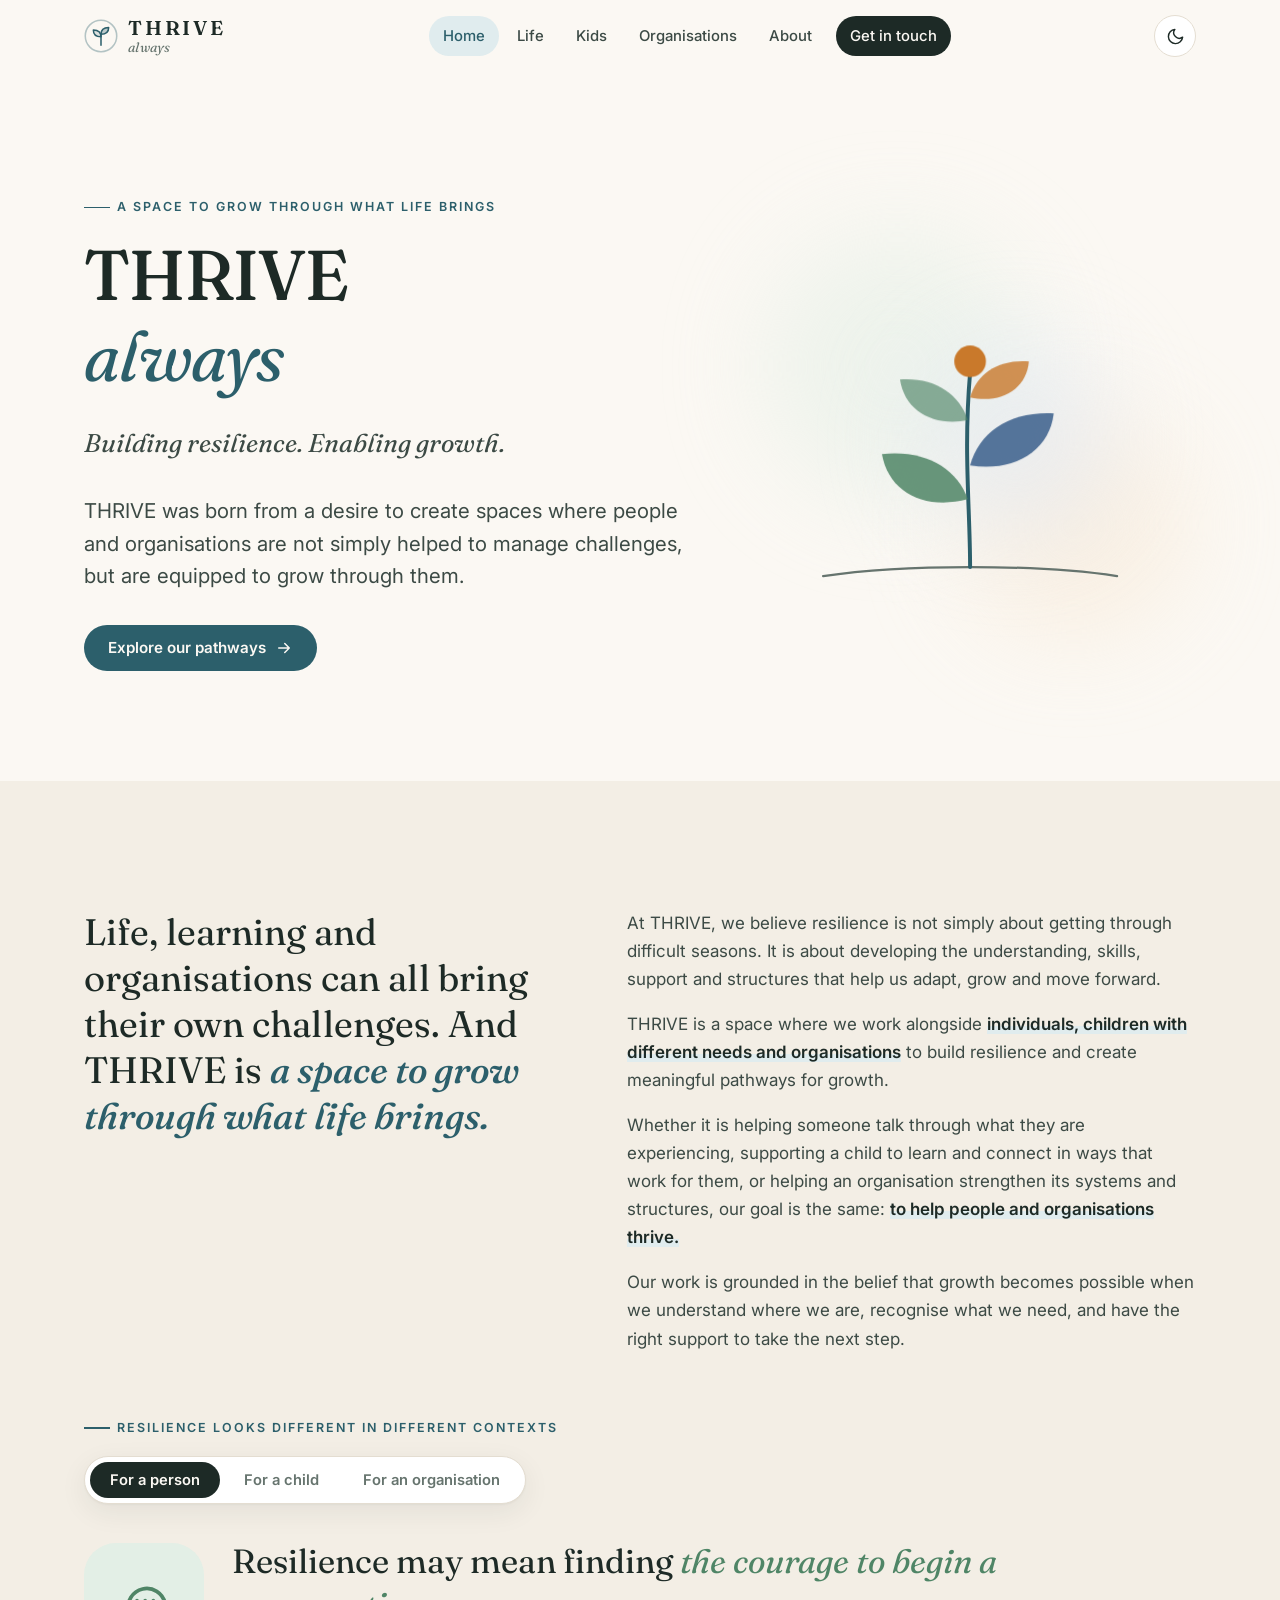
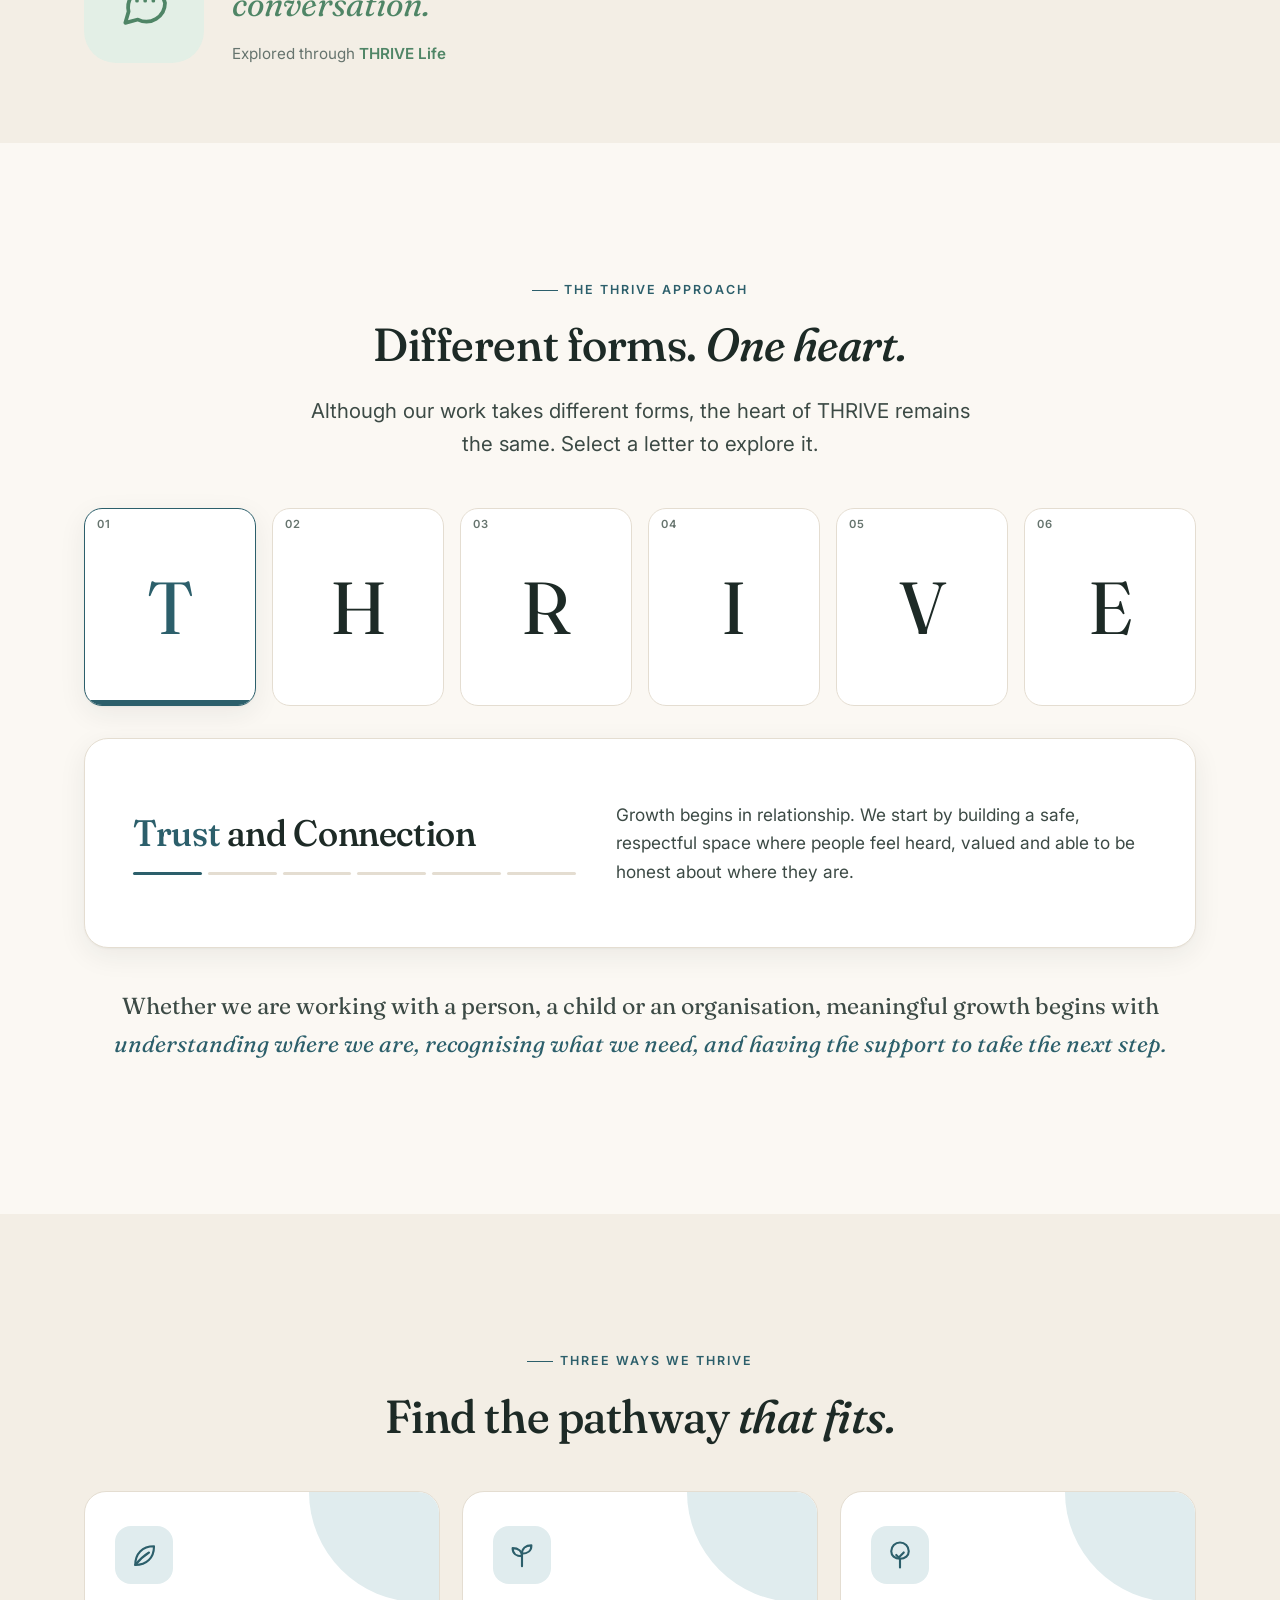
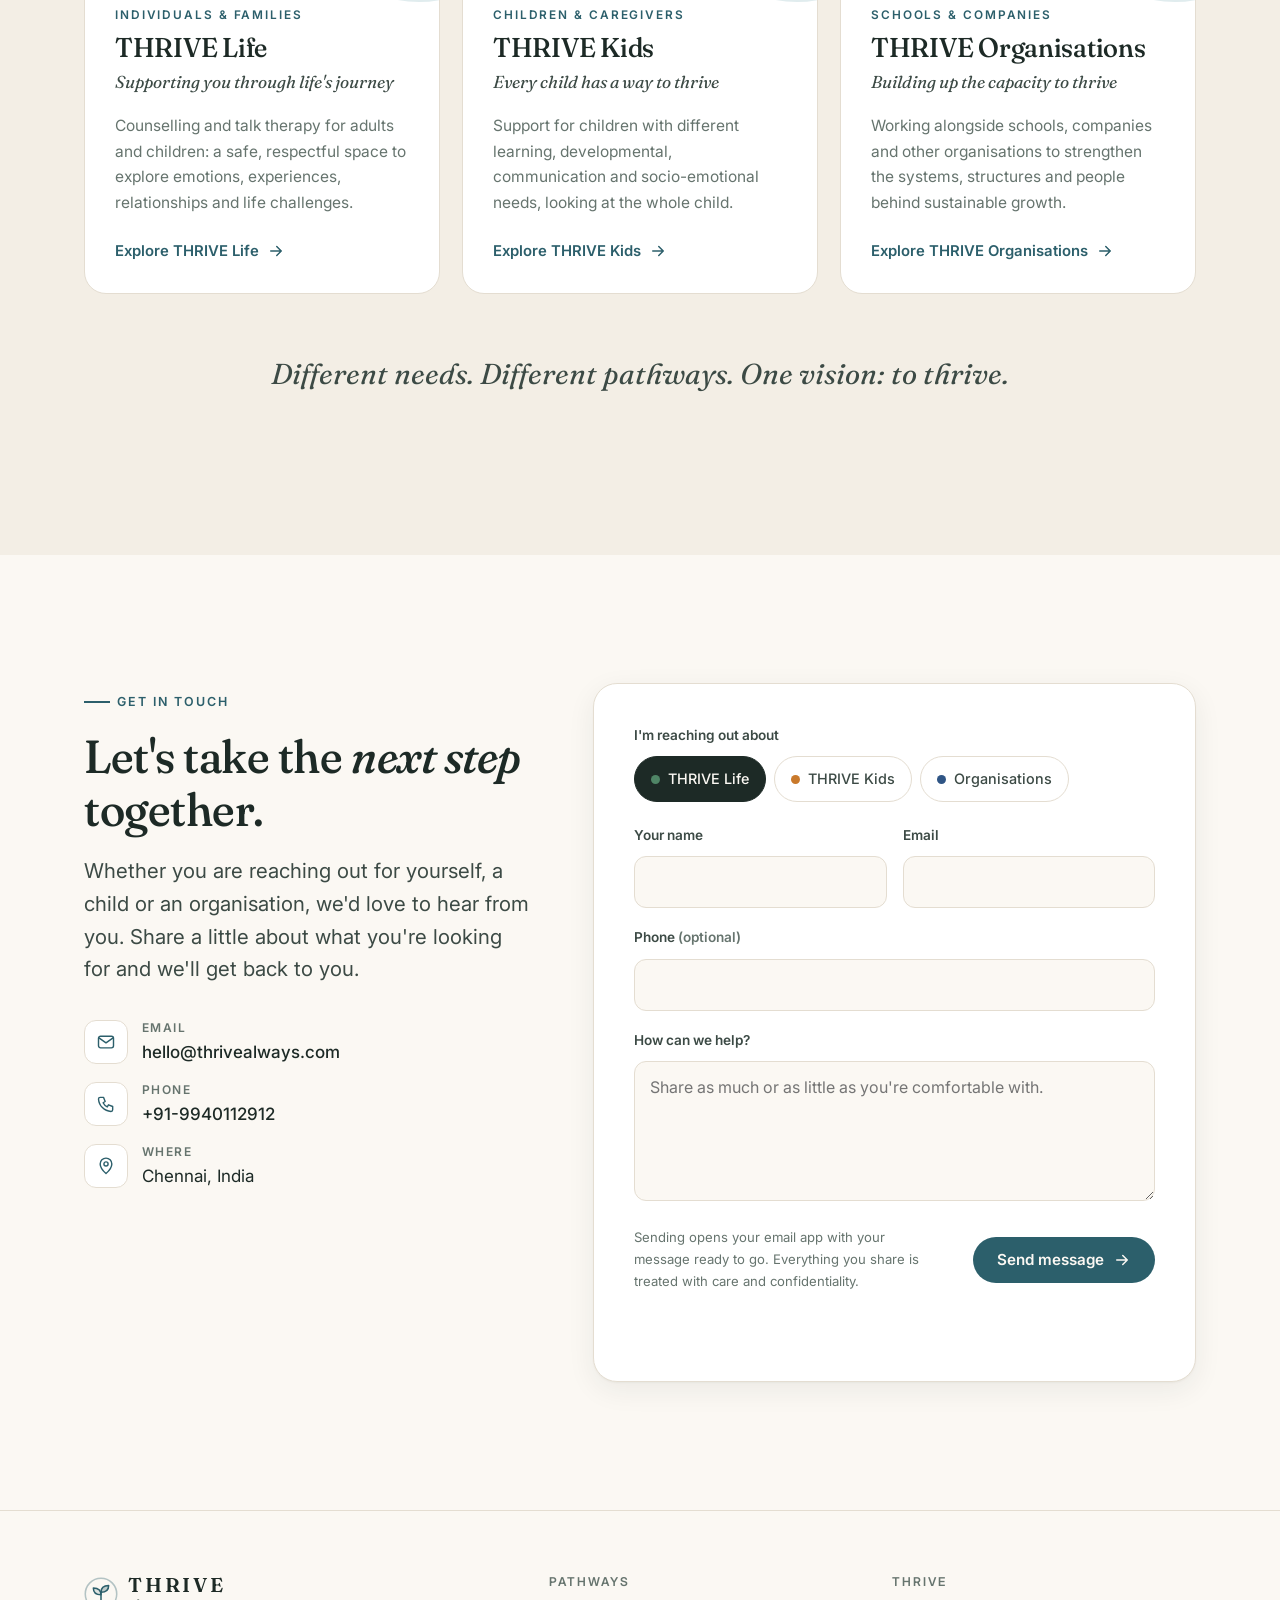
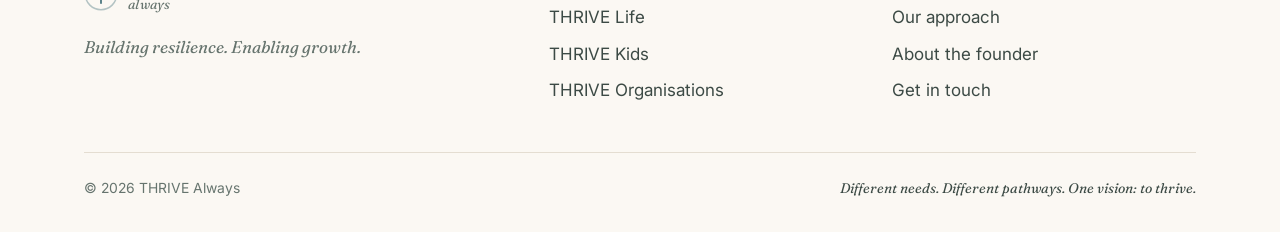
==== index.html @ aaa2cac8 "Add THRIVE Always static website Home, THRIVE Life, THRIVE Kids, THRIVE Organisations and About page" ====
<!doctype html>
<html lang="en" class="no-js">
<head>
  <meta charset="utf-8">
  <meta name="viewport" content="width=device-width, initial-scale=1">
  <title>THRIVE Always | Building resilience. Enabling growth.</title>
  <meta name="description" content="THRIVE Always works alongside individuals, children with different needs and organisations to build resilience and create meaningful pathways for growth.">
  <meta property="og:title" content="THRIVE Always">
  <meta property="og:description" content="Building resilience. Enabling growth.">
  <link rel="icon" href="assets/favicon.svg" type="image/svg+xml">
  <link rel="preconnect" href="https://fonts.googleapis.com">
  <link rel="preconnect" href="https://fonts.gstatic.com" crossorigin>
  <link href="https://fonts.googleapis.com/css2?family=Fraunces:ital,opsz,wght@0,9..144,400;0,9..144,500;0,9..144,600;1,9..144,400;1,9..144,500&family=Inter:wght@400;500;600&display=swap" rel="stylesheet">
  <link rel="stylesheet" href="assets/css/styles.css">
  <script>try{var t=localStorage.getItem("thrive-theme");if(t==="light"||t==="dark")document.documentElement.setAttribute("data-theme",t)}catch(e){}</script>
</head>
<body>
  <a class="skip-link" href="#main">Skip to content</a>
  <div class="progress" aria-hidden="true"></div>

  <header class="site-header">
    <nav class="nav container" aria-label="Main">
      <a class="brand" href="index.html" aria-label="THRIVE Always home">
        <svg class="brand__mark" viewBox="0 0 40 40" fill="none" stroke="currentColor" stroke-width="1.8" stroke-linecap="round" stroke-linejoin="round" aria-hidden="true"><circle cx="20" cy="20" r="18.5" opacity=".35"/><path d="M20 31V18"/><path d="M20 21c0-5-3.5-8-9-8 0 5 3.5 8 9 8z" fill="currentColor" fill-opacity=".15"/><path d="M20 18c0-5 3.5-8 9-8 0 5-3.5 8-9 8z" fill="currentColor" fill-opacity=".3"/></svg>
        <span class="brand__text"><span class="brand__name">THRIVE</span><span class="brand__sub">always</span></span>
      </a>
      <ul class="nav__links" id="nav-links">
        <li><a href="index.html" aria-current="page">Home</a></li>
        <li><a href="life.html">Life</a></li>
        <li><a href="kids.html">Kids</a></li>
        <li><a href="organisations.html">Organisations</a></li>
        <li><a href="about.html">About</a></li>
        <li><a class="nav__cta" href="index.html#contact">Get in touch</a></li>
      </ul>
      <div class="nav__actions">
        <button class="icon-btn theme-toggle" type="button" aria-label="Toggle colour theme">
          <svg class="i-moon" viewBox="0 0 24 24" fill="none" stroke="currentColor" stroke-width="1.8" stroke-linecap="round" stroke-linejoin="round" aria-hidden="true"><path d="M21 12.8A9 9 0 1 1 11.2 3a7 7 0 0 0 9.8 9.8z"/></svg>
          <svg class="i-sun" viewBox="0 0 24 24" fill="none" stroke="currentColor" stroke-width="1.8" stroke-linecap="round" aria-hidden="true"><circle cx="12" cy="12" r="4.2"/><path d="M12 2v2M12 20v2M4.9 4.9l1.4 1.4M17.7 17.7l1.4 1.4M2 12h2M20 12h2M4.9 19.1l1.4-1.4M17.7 6.3l1.4-1.4"/></svg>
        </button>
        <button class="icon-btn menu-toggle" type="button" aria-label="Open menu" aria-expanded="false" aria-controls="nav-links">
          <svg viewBox="0 0 24 24" fill="none" stroke="currentColor" stroke-width="1.8" stroke-linecap="round" aria-hidden="true"><path d="M4 7h16M4 12h16M4 17h10"/></svg>
        </button>
      </div>
    </nav>
  </header>

  <main id="main">
    <!-- ============ HERO ============ -->
    <section class="hero">
      <div class="container hero__grid">
        <div>
          <p class="eyebrow reveal">A space to grow through what life brings</p>
          <h1 class="reveal reveal-d1">THRIVE <span class="word-always">always</span></h1>
          <p class="hero__tag reveal reveal-d2">Building resilience. Enabling growth.</p>
          <p class="lead reveal reveal-d2">THRIVE was born from a desire to create spaces where people and organisations are not simply helped to manage challenges, but are equipped to grow through them.</p>
          <div class="hero__actions reveal reveal-d3">
            <a class="btn btn--primary" href="#pathways">Explore our pathways
              <svg viewBox="0 0 24 24" fill="none" stroke="currentColor" stroke-width="2" stroke-linecap="round" stroke-linejoin="round" aria-hidden="true"><path d="M5 12h14M13 6l6 6-6 6"/></svg>
            </a>
          </div>
        </div>

        <div class="hero__art" aria-hidden="true">
          <span class="blob blob--1"></span><span class="blob blob--2"></span><span class="blob blob--3"></span>
          <svg class="sprout" viewBox="0 0 400 400" fill="none" stroke-linecap="round" stroke-linejoin="round">
            <circle class="ring" cx="200" cy="140" r="60" stroke="var(--primary)" stroke-width="1.5"/>
            <path class="draw" d="M70 330c40-6 90-8 130-8s90 2 130 8" stroke="var(--muted)" stroke-width="2"/>
            <path class="draw" d="M200 322C200 270 194 220 200 150" stroke="var(--primary)" stroke-width="3.5"/>
            <path class="leaf leaf--r" d="M198 262c-10-28-38-44-76-40 6 34 38 50 76 40z" fill="var(--life)" fill-opacity=".85"/>
            <path class="leaf" d="M200 232c8-30 36-48 74-46-4 34-36 52-74 46z" fill="var(--org)" fill-opacity=".8"/>
            <path class="leaf leaf--r" d="M198 192c-8-24-30-38-60-36 4 28 30 42 60 36z" fill="var(--life)" fill-opacity=".65"/>
            <path class="leaf" d="M200 172c6-22 26-34 52-32-2 24-24 38-52 32z" fill="var(--kids)" fill-opacity=".8"/>
            <circle class="bud" cx="200" cy="140" r="14" fill="var(--kids)"/>
          </svg>
        </div>
      </div>
    </section>

    <!-- ============ STORY ============ -->
    <section class="section section--alt" id="about-thrive">
      <div class="container story">
        <p class="story__quote reveal">Life, learning and organisations can all bring their own challenges. And THRIVE is <strong>a space to grow through what life brings.</strong></p>
        <div class="story__body reveal reveal-d1">
          <p>At THRIVE, we believe resilience is not simply about getting through difficult seasons. It is about developing the understanding, skills, support and structures that help us adapt, grow and move forward.</p>
          <p>THRIVE is a space where we work alongside <span class="highlight">individuals, children with different needs and organisations</span> to build resilience and create meaningful pathways for growth.</p>
          <p>Whether it is helping someone talk through what they are experiencing, supporting a child to learn and connect in ways that work for them, or helping an organisation strengthen its systems and structures, our goal is the same: <span class="highlight">to help people and organisations thrive.</span></p>
          <p class="muted">Our work is grounded in the belief that growth becomes possible when we understand where we are, recognise what we need, and have the right support to take the next step.</p>
        </div>
      </div>

      <!-- Resilience in context -->
      <div class="container contexts">
        <p class="eyebrow reveal">Resilience looks different in different contexts</p>
        <div class="segmented reveal" role="tablist" aria-label="Resilience in context" data-contexts>
          <button role="tab" id="ctx-tab-0" aria-controls="ctx-0" aria-selected="true" tabindex="0">For a person</button>
          <button role="tab" id="ctx-tab-1" aria-controls="ctx-1" aria-selected="false" tabindex="-1">For a child</button>
          <button role="tab" id="ctx-tab-2" aria-controls="ctx-2" aria-selected="false" tabindex="-1">For an organisation</button>
        </div>
        <div class="context-stage reveal">
          <div class="context-card c-life is-active" id="ctx-0" role="tabpanel" aria-labelledby="ctx-tab-0">
            <div class="context-card__icon"><svg viewBox="0 0 24 24" fill="none" stroke="currentColor" stroke-width="1.6" stroke-linecap="round" stroke-linejoin="round" aria-hidden="true"><path d="M21 12a8 8 0 0 1-11.6 7.1L4 20.5l1.4-4.9A8 8 0 1 1 21 12z"/><path d="M9 11h.01M12.5 11h.01M16 11h.01"/></svg></div>
            <div><p>Resilience may mean finding <span>the courage to begin a conversation.</span></p><small>Explored through <a href="life.html">THRIVE Life</a></small></div>
          </div>
          <div class="context-card c-kids" id="ctx-1" role="tabpanel" aria-labelledby="ctx-tab-1">
            <div class="context-card__icon"><svg viewBox="0 0 24 24" fill="none" stroke="currentColor" stroke-width="1.6" stroke-linecap="round" stroke-linejoin="round" aria-hidden="true"><path d="M12 21v-9"/><path d="M12 13c0-4-3-6.5-7.5-6.5 0 4.2 3 6.5 7.5 6.5z"/><path d="M12 11c0-4.2 3-6.7 7.5-6.7 0 4.2-3 6.7-7.5 6.7z"/></svg></div>
            <div><p>It may mean discovering that <span>there is more than one way to learn.</span></p><small>Explored through <a href="kids.html">THRIVE Kids</a></small></div>
          </div>
          <div class="context-card c-org" id="ctx-2" role="tabpanel" aria-labelledby="ctx-tab-2">
            <div class="context-card__icon"><svg viewBox="0 0 24 24" fill="none" stroke="currentColor" stroke-width="1.6" stroke-linecap="round" stroke-linejoin="round" aria-hidden="true"><path d="M12 22v-7"/><path d="M12 15c-4.2 0-7-2.6-7-6a7 7 0 0 1 14 0c0 3.4-2.8 6-7 6z"/><path d="M12 15l-3-3M12 13l3-3"/></svg></div>
            <div><p>It may mean having the courage to examine what has always been done and ask, <span>&ldquo;Is there a better way?&rdquo;</span></p><small>Explored through <a href="organisations.html">THRIVE Organisations</a></small></div>
          </div>
        </div>
      </div>
    </section>

    <!-- ============ APPROACH ============ -->
    <section class="section" id="approach">
      <div class="container" data-approach>
        <div class="center measure">
          <p class="eyebrow reveal">The THRIVE approach</p>
          <h2 class="reveal">Different forms. <em>One heart.</em></h2>
          <p class="lead reveal">Although our work takes different forms, the heart of THRIVE remains the same. Select a letter to explore it.</p>
        </div>

        <div class="approach__letters reveal" role="tablist" aria-label="The THRIVE approach">
          <button class="letter-btn" role="tab" id="thrive-tab-0" aria-controls="thrive-panel" aria-label="T: Trust and Connection"><span class="num">01</span>T</button>
          <button class="letter-btn" role="tab" id="thrive-tab-1" aria-controls="thrive-panel" aria-label="H: Holistic Understanding"><span class="num">02</span>H</button>
          <button class="letter-btn" role="tab" id="thrive-tab-2" aria-controls="thrive-panel" aria-label="R: Reflective Awareness"><span class="num">03</span>R</button>
          <button class="letter-btn" role="tab" id="thrive-tab-3" aria-controls="thrive-panel" aria-label="I: Integrating Learning"><span class="num">04</span>I</button>
          <button class="letter-btn" role="tab" id="thrive-tab-4" aria-controls="thrive-panel" aria-label="V: Venturing into Change"><span class="num">05</span>V</button>
          <button class="letter-btn" role="tab" id="thrive-tab-5" aria-controls="thrive-panel" aria-label="E: Experiencing Growth and Resilience"><span class="num">06</span>E</button>
        </div>

        <div class="approach__panel reveal" id="thrive-panel" role="tabpanel" aria-live="polite">
          <div>
            <h3 class="approach__title"><b>Trust</b> and Connection</h3>
            <div class="approach__progress" aria-hidden="true"><i></i><i></i><i></i><i></i><i></i><i></i></div>
          </div>
          <p class="approach__text">Growth begins in relationship. We start by building a safe, respectful space where people feel heard, valued and able to be honest about where they are.</p>
        </div>

        <p class="approach__foot center reveal">Whether we are working with a person, a child or an organisation, meaningful growth begins with <span>understanding where we are, recognising what we need, and having the support to take the next step.</span></p>
      </div>
    </section>

    <!-- ============ PATHWAYS ============ -->
    <section class="section section--alt" id="pathways">
      <div class="container">
        <div class="center measure">
          <p class="eyebrow reveal">Three ways we thrive</p>
          <h2 class="reveal">Find the pathway <em>that fits.</em></h2>
        </div>

        <div class="pathways">
          <a class="pathway c-life reveal" href="life.html">
            <div class="pathway__icon"><svg viewBox="0 0 24 24" fill="none" stroke="currentColor" stroke-width="1.7" stroke-linecap="round" stroke-linejoin="round" aria-hidden="true"><path d="M5 20c0-9 5.5-15 15-15 0 9.5-6 15-15 15z"/><path d="M5 20c3.5-4.5 7-7.5 11-10"/></svg></div>
            <span class="pathway__label">Individuals &amp; families</span>
            <h3>THRIVE Life</h3>
            <p class="pathway__tag">Supporting you through life's journey</p>
            <p class="desc">Counselling and talk therapy for adults and children: a safe, respectful space to explore emotions, experiences, relationships and life challenges.</p>
            <span class="pathway__more">Explore THRIVE Life <svg viewBox="0 0 24 24" fill="none" stroke="currentColor" stroke-width="2" stroke-linecap="round" stroke-linejoin="round" aria-hidden="true"><path d="M5 12h14M13 6l6 6-6 6"/></svg></span>
          </a>
          <a class="pathway c-kids reveal reveal-d1" href="kids.html">
            <div class="pathway__icon"><svg viewBox="0 0 24 24" fill="none" stroke="currentColor" stroke-width="1.7" stroke-linecap="round" stroke-linejoin="round" aria-hidden="true"><path d="M12 21v-9"/><path d="M12 13c0-4-3-6.5-7.5-6.5 0 4.2 3 6.5 7.5 6.5z"/><path d="M12 11c0-4.2 3-6.7 7.5-6.7 0 4.2-3 6.7-7.5 6.7z"/></svg></div>
            <span class="pathway__label">Children &amp; caregivers</span>
            <h3>THRIVE Kids</h3>
            <p class="pathway__tag">Every child has a way to thrive</p>
            <p class="desc">Support for children with different learning, developmental, communication and socio-emotional needs, looking at the whole child.</p>
            <span class="pathway__more">Explore THRIVE Kids <svg viewBox="0 0 24 24" fill="none" stroke="currentColor" stroke-width="2" stroke-linecap="round" stroke-linejoin="round" aria-hidden="true"><path d="M5 12h14M13 6l6 6-6 6"/></svg></span>
          </a>
          <a class="pathway c-org reveal reveal-d2" href="organisations.html">
            <div class="pathway__icon"><svg viewBox="0 0 24 24" fill="none" stroke="currentColor" stroke-width="1.7" stroke-linecap="round" stroke-linejoin="round" aria-hidden="true"><path d="M12 22v-7"/><path d="M12 15c-4.2 0-7-2.6-7-6a7 7 0 0 1 14 0c0 3.4-2.8 6-7 6z"/><path d="M12 15l-3-3M12 13l3-3"/></svg></div>
            <span class="pathway__label">Schools &amp; companies</span>
            <h3>THRIVE Organisations</h3>
            <p class="pathway__tag">Building up the capacity to thrive</p>
            <p class="desc">Working alongside schools, companies and other organisations to strengthen the systems, structures and people behind sustainable growth.</p>
            <span class="pathway__more">Explore THRIVE Organisations <svg viewBox="0 0 24 24" fill="none" stroke="currentColor" stroke-width="2" stroke-linecap="round" stroke-linejoin="round" aria-hidden="true"><path d="M5 12h14M13 6l6 6-6 6"/></svg></span>
          </a>
        </div>

        <p class="closing-line reveal">Different needs. Different pathways. One vision: to thrive.</p>
      </div>
    </section>

    <!-- ============ CONTACT ============ -->
    <section class="section" id="contact">
      <div class="container contact">
        <div class="contact__info reveal">
          <p class="eyebrow">Get in touch</p>
          <h2>Let's take the <em>next step</em> together.</h2>
          <p class="lead">Whether you are reaching out for yourself, a child or an organisation, we'd love to hear from you. Share a little about what you're looking for and we'll get back to you.</p>
          <ul class="contact__list">
            <li>
              <span class="ic"><svg viewBox="0 0 24 24" fill="none" stroke="currentColor" stroke-width="1.7" stroke-linecap="round" stroke-linejoin="round" aria-hidden="true"><rect x="3" y="5" width="18" height="14" rx="2.5"/><path d="M3.5 7l8.5 6 8.5-6"/></svg></span>
              <span><small>Email</small><a href="mailto:hello@thrivealways.com">hello@thrivealways.com</a></span>
            </li>
            <li>
              <span class="ic"><svg viewBox="0 0 24 24" fill="none" stroke="currentColor" stroke-width="1.7" stroke-linecap="round" stroke-linejoin="round" aria-hidden="true"><path d="M5 4h4l2 5-2.5 1.5a11 11 0 0 0 5 5L15 13l5 2v4a2 2 0 0 1-2 2A16 16 0 0 1 3 6a2 2 0 0 1 2-2"/></svg></span>
              <span><small>Phone</small><a href="tel:+919940112912">+91-9940112912</a></span>
            </li>
            <li>
              <span class="ic"><svg viewBox="0 0 24 24" fill="none" stroke="currentColor" stroke-width="1.7" stroke-linecap="round" stroke-linejoin="round" aria-hidden="true"><path d="M12 21s-7-6.2-7-11.5a7 7 0 0 1 14 0C19 14.8 12 21 12 21z"/><circle cx="12" cy="9.5" r="2.5"/></svg></span>
              <span><small>Where</small>Chennai, India</span>
            </li>
          </ul>
        </div>

        <!-- EDIT: set data-email to the address that should receive enquiries -->
        <form class="form reveal reveal-d1" data-contact-form data-email="hello@thrivealways.com" novalidate>
          <fieldset>
            <legend>I'm reaching out about</legend>
            <div class="chips">
              <label class="chip" style="--dot: var(--life)"><input type="radio" name="about" value="life" data-label="THRIVE Life" checked><span><i></i>THRIVE Life</span></label>
              <label class="chip" style="--dot: var(--kids)"><input type="radio" name="about" value="kids" data-label="THRIVE Kids"><span><i></i>THRIVE Kids</span></label>
              <label class="chip" style="--dot: var(--org)"><input type="radio" name="about" value="organisations" data-label="THRIVE Organisations"><span><i></i>Organisations</span></label>
            </div>
          </fieldset>
          <div class="field-row">
            <div class="field"><label class="lbl" for="f-name">Your name</label><input id="f-name" name="name" type="text" autocomplete="name" required></div>
            <div class="field"><label class="lbl" for="f-email">Email</label><input id="f-email" name="email" type="email" autocomplete="email" required></div>
          </div>
          <div class="field"><label class="lbl" for="f-phone">Phone <span class="muted">(optional)</span></label><input id="f-phone" name="phone" type="tel" autocomplete="tel"></div>
          <div class="field"><label class="lbl" for="f-msg">How can we help?</label><textarea id="f-msg" name="message" required placeholder="Share as much or as little as you're comfortable with."></textarea></div>
          <div class="form__foot">
            <p class="form__note">Sending opens your email app with your message ready to go. Everything you share is treated with care and confidentiality.</p>
            <button class="btn btn--primary" type="submit">Send message
              <svg viewBox="0 0 24 24" fill="none" stroke="currentColor" stroke-width="2" stroke-linecap="round" stroke-linejoin="round" aria-hidden="true"><path d="M5 12h14M13 6l6 6-6 6"/></svg>
            </button>
          </div>
          <p class="form__status" role="status"></p>
        </form>
      </div>
    </section>
  </main>

  <footer class="site-footer">
    <div class="container">
      <div class="footer__grid">
        <div>
          <a class="brand" href="index.html" aria-label="THRIVE Always home">
            <svg class="brand__mark" viewBox="0 0 40 40" fill="none" stroke="currentColor" stroke-width="1.8" stroke-linecap="round" stroke-linejoin="round" aria-hidden="true"><circle cx="20" cy="20" r="18.5" opacity=".35"/><path d="M20 31V18"/><path d="M20 21c0-5-3.5-8-9-8 0 5 3.5 8 9 8z" fill="currentColor" fill-opacity=".15"/><path d="M20 18c0-5 3.5-8 9-8 0 5-3.5 8-9 8z" fill="currentColor" fill-opacity=".3"/></svg>
            <span class="brand__text"><span class="brand__name">THRIVE</span><span class="brand__sub">always</span></span>
          </a>
          <p class="footer__tag">Building resilience. Enabling growth.</p>
        </div>
        <div class="footer__col">
          <h4>Pathways</h4>
          <ul><li><a href="life.html">THRIVE Life</a></li><li><a href="kids.html">THRIVE Kids</a></li><li><a href="organisations.html">THRIVE Organisations</a></li></ul>
        </div>
        <div class="footer__col">
          <h4>THRIVE</h4>
          <ul><li><a href="index.html#approach">Our approach</a></li><li><a href="about.html">About the founder</a></li><li><a href="index.html#contact">Get in touch</a></li></ul>
        </div>
      </div>
      <div class="footer__bottom">
        <span>&copy; <span data-year>2026</span> THRIVE Always</span>
        <em>Different needs. Different pathways. One vision: to thrive.</em>
      </div>
    </div>
  </footer>

  <script src="assets/js/main.js" defer></script>
</body>
</html>
---- assets/css/styles.css ----
/* =========================================================
   THRIVE Always — stylesheet
   Plain CSS, no build step. Light + dark themes via tokens.
   ========================================================= */

:root {
  --bg: #fbf8f3;
  --bg-alt: #f3eee5;
  --surface: #ffffff;
  --ink: #1d2a26;
  --ink-soft: #3c4a45;
  --muted: #66746e;
  --line: #e4ddd1;
  --primary: #2c5f6b;
  --primary-ink: #ffffff;
  --life: #4f8566;
  --life-soft: #e3efe6;
  --kids: #c9792b;
  --kids-soft: #f8e9d6;
  --org: #2f5585;
  --org-soft: #e1e9f4;
  --accent: var(--primary);
  --accent-soft: #e0ecee;
  --shadow: 0 1px 2px rgba(29, 42, 38, .04), 0 8px 28px rgba(29, 42, 38, .07);
  --shadow-lg: 0 2px 4px rgba(29, 42, 38, .05), 0 22px 50px rgba(29, 42, 38, .12);
  --radius: 18px;
  --radius-sm: 10px;
  --font-display: "Fraunces", Georgia, "Times New Roman", serif;
  --font-body: "Inter", system-ui, -apple-system, "Segoe UI", Roboto, sans-serif;
  --max: 1160px;
  --ease: cubic-bezier(.2, .7, .2, 1);
  color-scheme: light;
}

@media (prefers-color-scheme: dark) {
  :root:not([data-theme="light"]) {
    --bg: #111614;
    --bg-alt: #161d1a;
    --surface: #1b2320;
    --ink: #ebefe9;
    --ink-soft: #cdd5cf;
    --muted: #9eaaa3;
    --line: #2b3632;
    --primary: #7cc0c9;
    --primary-ink: #0d1513;
    --life: #8cc5a0;
    --life-soft: #1d2d24;
    --kids: #eaa860;
    --kids-soft: #33271a;
    --org: #8fb2e3;
    --org-soft: #1c2636;
    --accent-soft: #19292c;
    --shadow: 0 1px 2px rgba(0, 0, 0, .3), 0 8px 28px rgba(0, 0, 0, .3);
    --shadow-lg: 0 2px 4px rgba(0, 0, 0, .3), 0 22px 50px rgba(0, 0, 0, .45);
    color-scheme: dark;
  }
}
:root[data-theme="dark"] {
  --bg: #111614;
  --bg-alt: #161d1a;
  --surface: #1b2320;
  --ink: #ebefe9;
  --ink-soft: #cdd5cf;
  --muted: #9eaaa3;
  --line: #2b3632;
  --primary: #7cc0c9;
  --primary-ink: #0d1513;
  --life: #8cc5a0;
  --life-soft: #1d2d24;
  --kids: #eaa860;
  --kids-soft: #33271a;
  --org: #8fb2e3;
  --org-soft: #1c2636;
  --accent-soft: #19292c;
  --shadow: 0 1px 2px rgba(0, 0, 0, .3), 0 8px 28px rgba(0, 0, 0, .3);
  --shadow-lg: 0 2px 4px rgba(0, 0, 0, .3), 0 22px 50px rgba(0, 0, 0, .45);
  color-scheme: dark;
}

/* Page accent themes */
body.theme-life { --accent: var(--life); --accent-soft: var(--life-soft); }
body.theme-kids { --accent: var(--kids); --accent-soft: var(--kids-soft); }
body.theme-org  { --accent: var(--org);  --accent-soft: var(--org-soft); }

/* ---------- Base ---------- */
*, *::before, *::after { box-sizing: border-box; }
html { scroll-behavior: smooth; -webkit-text-size-adjust: 100%; }
body {
  margin: 0;
  background: var(--bg);
  color: var(--ink);
  font-family: var(--font-body);
  font-size: 17px;
  line-height: 1.65;
  -webkit-font-smoothing: antialiased;
  transition: background-color .35s ease, color .35s ease;
  overflow-x: hidden;
}
img, svg { display: block; max-width: 100%; }
a { color: inherit; }
p { margin: 0 0 1em; }
h1, h2, h3, h4 {
  font-family: var(--font-display);
  font-weight: 500;
  line-height: 1.15;
  margin: 0 0 .5em;
  letter-spacing: -.01em;
  font-variation-settings: "SOFT" 50, "opsz" 72;
}
h1 { font-size: clamp(2.4rem, 6vw, 4.4rem); }
h2 { font-size: clamp(1.9rem, 4vw, 2.9rem); }
h3 { font-size: 1.35rem; }
em, .italic { font-family: var(--font-display); font-style: italic; }
::selection { background: var(--accent); color: var(--bg); }
:focus-visible { outline: 2px solid var(--accent); outline-offset: 3px; border-radius: 6px; }

.container { width: 100%; max-width: var(--max); margin: 0 auto; padding: 0 24px; }
@media (max-width: 600px) { .container { padding: 0 16px; } }
.section { padding: clamp(72px, 10vw, 128px) 0; position: relative; }
.section--alt { background: var(--bg-alt); }
.eyebrow {
  display: inline-flex; align-items: center; gap: .55em;
  font-size: .78rem; font-weight: 600; letter-spacing: .16em; text-transform: uppercase;
  color: var(--accent);
  margin-bottom: 1.1rem;
}
.eyebrow::before { content: ""; width: 26px; height: 1.5px; background: currentColor; }
.lead { font-size: clamp(1.1rem, 1.6vw, 1.3rem); color: var(--ink-soft); line-height: 1.6; }
.muted { color: var(--muted); }
.center { text-align: center; }
.center .eyebrow { justify-content: center; }
.measure { max-width: 680px; }
.center.measure { margin-left: auto; margin-right: auto; }
.skip-link {
  position: absolute; left: 16px; top: -60px; z-index: 100;
  background: var(--ink); color: var(--bg); padding: 10px 16px; border-radius: 8px;
}
.skip-link:focus { top: 12px; }
.sr-only { position: absolute; width: 1px; height: 1px; overflow: hidden; clip: rect(0 0 0 0); white-space: nowrap; }

/* ---------- Buttons ---------- */
.btn {
  display: inline-flex; align-items: center; gap: .6em;
  padding: .85em 1.5em;
  border-radius: 999px;
  border: 1.5px solid transparent;
  font: 600 .95rem/1 var(--font-body);
  text-decoration: none;
  cursor: pointer;
  transition: transform .25s var(--ease), background-color .25s, color .25s, border-color .25s, box-shadow .25s;
}
.btn svg { width: 18px; height: 18px; transition: transform .25s var(--ease); }
.btn:hover svg { transform: translateX(3px); }
.btn--primary { background: var(--accent); color: var(--bg); }
.btn--primary:hover { transform: translateY(-2px); box-shadow: var(--shadow); }
.btn--ghost { border-color: var(--line); color: var(--ink); background: transparent; }
.btn--ghost:hover { border-color: var(--accent); color: var(--accent); }

/* ---------- Header ---------- */
.site-header {
  position: sticky; top: 0; z-index: 50;
  background: color-mix(in srgb, var(--bg) 82%, transparent);
  backdrop-filter: saturate(1.4) blur(14px);
  -webkit-backdrop-filter: saturate(1.4) blur(14px);
  border-bottom: 1px solid transparent;
  transition: border-color .3s, background-color .35s;
}
.site-header.is-scrolled { border-bottom-color: var(--line); }
.nav { display: flex; align-items: center; justify-content: space-between; height: 72px; gap: 16px; }
.brand { display: inline-flex; align-items: center; gap: 10px; text-decoration: none; }
.brand__mark { width: 34px; height: 34px; color: var(--accent); }
.brand__text { display: flex; flex-direction: column; line-height: 1; }
.brand__name { font-family: var(--font-display); font-weight: 600; font-size: 1.25rem; letter-spacing: .14em; }
.brand__sub { font-family: var(--font-display); font-style: italic; font-size: .85rem; color: var(--muted); margin-top: 3px; letter-spacing: .02em; }
.nav__links { display: flex; align-items: center; gap: 4px; list-style: none; margin: 0; padding: 0; }
.nav__links a {
  display: block; padding: 8px 14px; border-radius: 999px;
  text-decoration: none; font-size: .93rem; font-weight: 500; color: var(--ink-soft);
  transition: color .2s, background-color .2s;
}
.nav__links a:hover { color: var(--ink); background: var(--bg-alt); }
.nav__links a[aria-current="page"] { color: var(--accent); background: var(--accent-soft); }
.nav__links .nav__cta { background: var(--ink); color: var(--bg); margin-left: 6px; }
.nav__links .nav__cta:hover { background: var(--accent); color: var(--bg); }
.nav__actions { display: flex; align-items: center; gap: 8px; }
.icon-btn {
  width: 42px; height: 42px; display: grid; place-items: center;
  border-radius: 50%; border: 1px solid var(--line); background: var(--surface); color: var(--ink);
  cursor: pointer; transition: transform .3s var(--ease), border-color .2s;
}
.icon-btn:hover { border-color: var(--accent); }
.icon-btn svg { width: 19px; height: 19px; }
.theme-toggle .i-sun { display: none; }
[data-theme-active="dark"] .theme-toggle .i-sun { display: block; }
[data-theme-active="dark"] .theme-toggle .i-moon { display: none; }
.theme-toggle:active { transform: rotate(40deg) scale(.92); }
.menu-toggle { display: none; }

@media (max-width: 920px) {
  .menu-toggle { display: grid; }
  .nav__links {
    position: fixed; inset: 72px 0 auto 0;
    flex-direction: column; align-items: stretch; gap: 2px;
    padding: 12px 16px 20px;
    background: var(--bg);
    border-bottom: 1px solid var(--line);
    box-shadow: var(--shadow);
    transform: translateY(-12px); opacity: 0; visibility: hidden;
    transition: transform .3s var(--ease), opacity .25s, visibility .25s;
  }
  .nav__links a { padding: 12px 14px; font-size: 1rem; }
  .nav__links .nav__cta { margin: 8px 0 0; text-align: center; }
  .nav.is-open .nav__links { transform: none; opacity: 1; visibility: visible; }
}

/* ---------- Hero (home) ---------- */
.hero { position: relative; padding: clamp(56px, 9vw, 120px) 0 clamp(64px, 9vw, 110px); overflow: hidden; }
.hero__grid { display: grid; grid-template-columns: 1.15fr .85fr; gap: 48px; align-items: center; }
.hero h1 { margin-bottom: .35em; }
.hero h1 .word-always { display: block; font-style: italic; color: var(--accent); font-weight: 400; }
.hero__tag { font-family: var(--font-display); font-style: italic; font-size: clamp(1.25rem, 2.2vw, 1.6rem); color: var(--ink-soft); margin-bottom: 1.2em; }
.hero__actions { display: flex; flex-wrap: wrap; gap: 12px; margin-top: 2rem; }
.hero__art { position: relative; aspect-ratio: 1; max-width: 460px; justify-self: center; width: 100%; }
.blob { position: absolute; border-radius: 50%; filter: blur(48px); opacity: .55; animation: drift 14s ease-in-out infinite alternate; }
.blob--1 { width: 60%; height: 60%; background: var(--life-soft); top: 6%; left: 4%; }
.blob--2 { width: 50%; height: 50%; background: var(--kids-soft); bottom: 4%; right: 2%; animation-delay: -5s; }
.blob--3 { width: 44%; height: 44%; background: var(--org-soft); top: 30%; right: 18%; animation-delay: -9s; }
@keyframes drift {
  from { transform: translate(0, 0) scale(1); }
  to { transform: translate(14px, -18px) scale(1.08); }
}
.sprout { position: relative; width: 100%; height: 100%; }
.sprout .draw { stroke-dasharray: 600; stroke-dashoffset: 600; animation: draw 2.4s var(--ease) forwards; }
.sprout .leaf { transform-box: fill-box; transform-origin: bottom left; transform: scale(0); animation: grow 1.1s var(--ease) forwards; }
.sprout .leaf--r { transform-origin: bottom right; }
.sprout .leaf:nth-of-type(1) { animation-delay: 1.1s; }
.sprout .leaf:nth-of-type(2) { animation-delay: 1.4s; }
.sprout .leaf:nth-of-type(3) { animation-delay: 1.7s; }
.sprout .leaf:nth-of-type(4) { animation-delay: 2s; }
.sprout .bud { transform-box: fill-box; transform-origin: center; transform: scale(0); animation: grow .8s var(--ease) 2.3s forwards; }
.sprout .ring { transform-box: fill-box; transform-origin: center; animation: pulse 4s ease-in-out 2.4s infinite; opacity: 0; }
@keyframes draw { to { stroke-dashoffset: 0; } }
@keyframes grow { to { transform: scale(1); } }
@keyframes pulse { 0% { opacity: .5; transform: scale(.6); } 100% { opacity: 0; transform: scale(1.5); } }

@media (max-width: 860px) {
  .hero__grid { grid-template-columns: 1fr; }
  .hero__art { max-width: 300px; order: -1; }
}

/* ---------- Intro / story ---------- */
.story { display: grid; grid-template-columns: .9fr 1.1fr; gap: clamp(32px, 6vw, 80px); align-items: start; }
.story__quote {
  position: sticky; top: 110px;
  font-family: var(--font-display); font-size: clamp(1.6rem, 3vw, 2.3rem); line-height: 1.25;
  color: var(--ink);
}
.story__quote strong { color: var(--accent); font-weight: 500; font-style: italic; }
.story__body p { color: var(--ink-soft); }
.highlight { color: var(--ink); font-weight: 600; background: linear-gradient(transparent 62%, var(--accent-soft) 62%); }
@media (max-width: 860px) { .story { grid-template-columns: 1fr; } .story__quote { position: static; } }

/* ---------- Resilience contexts ---------- */
.contexts { margin-top: 3rem; }
.segmented {
  display: inline-flex; padding: 5px; gap: 4px;
  background: var(--surface); border: 1px solid var(--line); border-radius: 999px;
  box-shadow: var(--shadow);
  max-width: 100%; overflow-x: auto;
}
.segmented button {
  border: 0; background: transparent; color: var(--muted);
  font: 600 .92rem/1 var(--font-body); padding: 11px 20px; border-radius: 999px; cursor: pointer;
  white-space: nowrap;
  transition: background-color .3s var(--ease), color .3s;
}
.segmented button[aria-selected="true"] { background: var(--ink); color: var(--bg); }
.context-stage { display: grid; margin-top: 2.2rem; }
.context-card {
  grid-area: 1 / 1;
  display: grid; grid-template-columns: auto 1fr; gap: 28px; align-items: center;
  opacity: 0; transform: translateY(12px); pointer-events: none;
  transition: opacity .5s var(--ease), transform .5s var(--ease);
}
.context-card.is-active { opacity: 1; transform: none; pointer-events: auto; }
.context-card__icon {
  width: 120px; height: 120px; border-radius: 32px; display: grid; place-items: center;
  background: var(--c-soft); color: var(--c);
}
.context-card__icon svg { width: 56px; height: 56px; }
.context-card p { font-family: var(--font-display); font-size: clamp(1.4rem, 2.8vw, 2.1rem); line-height: 1.3; margin: 0; }
.context-card p span { color: var(--c); font-style: italic; }
.context-card small { display: block; margin-top: .9rem; font-size: .95rem; color: var(--muted); font-family: var(--font-body); }
.c-life { --c: var(--life); --c-soft: var(--life-soft); }
.c-kids { --c: var(--kids); --c-soft: var(--kids-soft); }
.c-org  { --c: var(--org);  --c-soft: var(--org-soft); }
@media (max-width: 600px) {
  .context-card { grid-template-columns: 1fr; gap: 18px; }
  .context-card__icon { width: 76px; height: 76px; border-radius: 22px; }
  .context-card__icon svg { width: 38px; height: 38px; }
}

/* ---------- THRIVE approach ---------- */
.approach__letters {
  display: grid; grid-template-columns: repeat(6, 1fr); gap: clamp(6px, 1.4vw, 16px);
  margin: 3rem 0 2rem;
}
.letter-btn {
  position: relative;
  aspect-ratio: 1 / 1.15;
  border: 1px solid var(--line); border-radius: var(--radius);
  background: var(--surface); color: var(--ink);
  font-family: var(--font-display); font-size: clamp(2rem, 6vw, 4.6rem); font-weight: 400;
  cursor: pointer; overflow: hidden;
  transition: transform .35s var(--ease), border-color .3s, color .3s, box-shadow .35s;
}
.letter-btn::after {
  content: ""; position: absolute; left: 0; right: 0; bottom: 0; height: 0;
  background: var(--accent); transition: height .45s var(--ease);
}
.letter-btn:hover { transform: translateY(-4px); box-shadow: var(--shadow); }
.letter-btn[aria-selected="true"] { color: var(--accent); border-color: var(--accent); box-shadow: var(--shadow); }
.letter-btn[aria-selected="true"]::after { height: 5px; }
.letter-btn .num { position: absolute; top: 10px; left: 12px; font: 600 .7rem/1 var(--font-body); color: var(--muted); letter-spacing: .1em; }
.approach__panel {
  display: grid; grid-template-columns: 1fr 1.2fr; gap: 40px; align-items: center;
  background: var(--surface); border: 1px solid var(--line); border-radius: calc(var(--radius) + 6px);
  padding: clamp(24px, 4vw, 48px);
  box-shadow: var(--shadow);
  min-height: 210px;
}
.approach__title { font-size: clamp(1.6rem, 3vw, 2.3rem); margin: 0; }
.approach__title b { color: var(--accent); font-weight: 500; }
.approach__text { color: var(--ink-soft); margin: 0; font-size: 1.08rem; }
.approach__progress { display: flex; gap: 6px; margin-top: 18px; }
.approach__progress i { flex: 1; height: 3px; border-radius: 3px; background: var(--line); transition: background-color .4s; }
.approach__progress i.on { background: var(--accent); }
.fade-swap { animation: fadeSwap .55s var(--ease); }
@keyframes fadeSwap { from { opacity: 0; transform: translateY(8px); } to { opacity: 1; transform: none; } }
.approach__foot { margin-top: 2.4rem; font-family: var(--font-display); font-size: clamp(1.15rem, 2vw, 1.45rem); color: var(--ink-soft); }
.approach__foot span { color: var(--accent); font-style: italic; }
@media (max-width: 760px) {
  .approach__panel { grid-template-columns: 1fr; gap: 14px; }
  .letter-btn .num { display: none; }
  .letter-btn { border-radius: 12px; }
}

/* ---------- Pathway cards ---------- */
.pathways { display: grid; grid-template-columns: repeat(3, 1fr); gap: 22px; margin-top: 3rem; }
.pathway {
  --c: var(--accent); --c-soft: var(--accent-soft);
  position: relative; display: flex; flex-direction: column;
  padding: 34px 30px 30px;
  background: var(--surface); border: 1px solid var(--line); border-radius: calc(var(--radius) + 4px);
  text-decoration: none; overflow: hidden;
  transition: transform .45s var(--ease), box-shadow .45s var(--ease), border-color .3s;
}
.pathway::before {
  content: ""; position: absolute; width: 220px; height: 220px; border-radius: 50%;
  background: var(--c-soft); top: -110px; right: -90px;
  transition: transform .6s var(--ease);
}
.pathway:hover { transform: translateY(-8px); box-shadow: var(--shadow-lg); border-color: color-mix(in srgb, var(--c) 40%, var(--line)); }
.pathway:hover::before { transform: scale(1.5); }
.pathway > * { position: relative; }
.pathway__icon { width: 58px; height: 58px; border-radius: 16px; display: grid; place-items: center; background: var(--c-soft); color: var(--c); margin-bottom: 26px; }
.pathway__icon svg { width: 30px; height: 30px; }
.pathway__label { font: 600 .74rem/1 var(--font-body); letter-spacing: .16em; text-transform: uppercase; color: var(--c); margin-bottom: 10px; }
.pathway h3 { font-size: 1.7rem; margin-bottom: .2em; }
.pathway__tag { font-family: var(--font-display); font-style: italic; color: var(--ink-soft); font-size: 1.08rem; margin-bottom: 1rem; }
.pathway p.desc { color: var(--muted); font-size: .97rem; flex: 1; }
.pathway__more { display: inline-flex; align-items: center; gap: 8px; font-weight: 600; font-size: .93rem; color: var(--c); margin-top: 8px; }
.pathway__more svg { width: 18px; height: 18px; transition: transform .3s var(--ease); }
.pathway:hover .pathway__more svg { transform: translateX(5px); }
@media (max-width: 900px) { .pathways { grid-template-columns: 1fr; } }

.closing-line {
  margin-top: 3.5rem; text-align: center;
  font-family: var(--font-display); font-style: italic; font-size: clamp(1.3rem, 2.5vw, 1.8rem); color: var(--ink-soft);
}

/* ---------- Service page hero ---------- */
.page-hero { position: relative; padding: clamp(56px, 8vw, 104px) 0 clamp(48px, 6vw, 80px); overflow: hidden; }
.page-hero::before {
  content: ""; position: absolute; width: 640px; height: 640px; border-radius: 50%;
  background: radial-gradient(closest-side, var(--accent-soft), transparent);
  top: -240px; right: -160px; z-index: -1;
}
.page-hero__grid { display: grid; grid-template-columns: 1.3fr .7fr; gap: 40px; align-items: center; }
.page-hero h1 { margin-bottom: .25em; }
.page-hero .tagline { font-family: var(--font-display); font-style: italic; font-size: clamp(1.3rem, 2.4vw, 1.8rem); color: var(--accent); margin-bottom: 1.2em; }
.page-hero__emblem {
  justify-self: center; width: min(260px, 70vw); aspect-ratio: 1; border-radius: 50%;
  background: var(--accent-soft); color: var(--accent); display: grid; place-items: center;
  position: relative;
}
.page-hero__emblem::after {
  content: ""; position: absolute; inset: -14px; border-radius: 50%;
  border: 1.5px dashed color-mix(in srgb, var(--accent) 45%, transparent);
  animation: spin 40s linear infinite;
}
.page-hero__emblem svg { width: 44%; height: 44%; }
@keyframes spin { to { transform: rotate(360deg); } }
.breadcrumb { font-size: .88rem; color: var(--muted); margin-bottom: 1.4rem; }
.breadcrumb a { color: var(--muted); text-decoration: none; }
.breadcrumb a:hover { color: var(--accent); }
@media (max-width: 860px) {
  .page-hero__grid { grid-template-columns: 1fr; }
  .page-hero__emblem { width: 130px; order: -1; justify-self: start; margin: 14px 0 0 14px; }
}

/* Two-column intro on service pages */
.split { display: grid; grid-template-columns: 1fr 1fr; gap: clamp(28px, 5vw, 72px); align-items: start; }
.split .big { font-family: var(--font-display); font-size: clamp(1.5rem, 2.6vw, 2rem); line-height: 1.3; }
.split .big span { color: var(--accent); font-style: italic; }
@media (max-width: 860px) { .split { grid-template-columns: 1fr; } }

.pill-row { display: flex; flex-wrap: wrap; gap: 10px; margin-top: 1.4rem; }
.pill {
  display: inline-flex; align-items: center; gap: 8px;
  padding: 8px 16px; border-radius: 999px;
  background: var(--accent-soft); color: var(--accent);
  font-size: .9rem; font-weight: 600;
}
.pill svg { width: 16px; height: 16px; }

/* ---------- Services grid ---------- */
.services__head { display: flex; justify-content: space-between; align-items: end; gap: 24px; flex-wrap: wrap; margin-bottom: 2.4rem; }
.services__head h2 { margin: 0; }
.filters { display: flex; flex-wrap: wrap; gap: 8px; }
.filter {
  border: 1px solid var(--line); background: var(--surface); color: var(--ink-soft);
  padding: 9px 16px; border-radius: 999px; font: 600 .87rem/1 var(--font-body); cursor: pointer;
  transition: all .25s var(--ease);
}
.filter:hover { border-color: var(--accent); color: var(--accent); }
.filter[aria-pressed="true"] { background: var(--accent); border-color: var(--accent); color: var(--bg); }
.services { display: grid; grid-template-columns: repeat(auto-fill, minmax(260px, 1fr)); gap: 18px; }
.service {
  position: relative; display: flex; flex-direction: column;
  padding: 26px 24px 24px;
  background: var(--surface); border: 1px solid var(--line); border-radius: var(--radius);
  transition: transform .4s var(--ease), box-shadow .4s var(--ease), border-color .3s, opacity .35s var(--ease);
}
.service:hover { transform: translateY(-5px); box-shadow: var(--shadow-lg); border-color: color-mix(in srgb, var(--accent) 35%, var(--line)); }
.service.is-hidden { display: none; }
.service.is-entering { animation: fadeSwap .45s var(--ease) both; }
.service__top { display: flex; align-items: center; justify-content: space-between; margin-bottom: 22px; }
.service__icon { width: 48px; height: 48px; border-radius: 14px; display: grid; place-items: center; background: var(--accent-soft); color: var(--accent); transition: transform .4s var(--ease); }
.service:hover .service__icon { transform: rotate(-8deg) scale(1.06); }
.service__icon svg { width: 24px; height: 24px; }
.service__num { font: 500 .85rem/1 var(--font-display); color: var(--muted); font-style: italic; }
.service h3 { font-size: 1.25rem; margin-bottom: .4em; }
.service p { color: var(--muted); font-size: .95rem; margin: 0; }
.service__group { margin-top: auto; padding-top: 18px; font-size: .74rem; font-weight: 600; letter-spacing: .12em; text-transform: uppercase; color: var(--accent); opacity: .85; }
.services__note {
  margin-top: 2rem; padding: 18px 22px; border-left: 3px solid var(--accent);
  background: var(--accent-soft); border-radius: 0 var(--radius-sm) var(--radius-sm) 0;
  font-family: var(--font-display); font-style: italic; font-size: 1.1rem;
}

/* ---------- Org process steps ---------- */
.steps { display: grid; grid-template-columns: repeat(3, 1fr); gap: 0; margin-top: 2.6rem; counter-reset: step; }
.step { position: relative; padding: 0 28px 0 0; }
.step::before {
  counter-increment: step; content: "0" counter(step);
  display: grid; place-items: center; width: 54px; height: 54px; border-radius: 50%;
  background: var(--surface); border: 1.5px solid var(--accent); color: var(--accent);
  font: 500 1.1rem/1 var(--font-display); margin-bottom: 20px; position: relative; z-index: 1;
}
.step::after { content: ""; position: absolute; top: 27px; left: 54px; right: 0; height: 1.5px; background: linear-gradient(90deg, var(--accent), transparent); }
.step:last-child::after { display: none; }
.step h3 { font-size: 1.3rem; }
.step p { color: var(--muted); font-size: .97rem; }
@media (max-width: 760px) {
  .steps { grid-template-columns: 1fr; gap: 28px; }
  .step::after { display: none; }
}

/* ---------- Other pathways ---------- */
.other-paths { display: grid; grid-template-columns: 1fr 1fr; gap: 18px; margin-top: 2rem; }
.other-paths .pathway { padding: 26px; flex-direction: row; align-items: center; gap: 20px; }
.other-paths .pathway__icon { margin: 0; flex-shrink: 0; }
.other-paths .pathway h3 { font-size: 1.35rem; margin: 0; }
.other-paths .pathway__tag { margin: 0; font-size: .98rem; }
.other-paths .pathway__more { margin: 0 0 0 auto; }
@media (max-width: 760px) { .other-paths { grid-template-columns: 1fr; } }

/* ---------- CTA band ---------- */
.cta-band {
  position: relative; overflow: hidden;
  background: var(--ink); color: var(--bg);
  border-radius: calc(var(--radius) + 10px);
  padding: clamp(40px, 6vw, 72px);
  display: grid; grid-template-columns: 1.4fr auto; gap: 32px; align-items: center;
}
.cta-band::before {
  content: ""; position: absolute; width: 420px; height: 420px; border-radius: 50%;
  background: var(--accent); opacity: .35; filter: blur(70px); right: -120px; top: -160px;
}
.cta-band > * { position: relative; }
.cta-band h2 { margin: 0 0 .3em; }
.cta-band p { margin: 0; opacity: .8; }
.cta-band .btn--primary { background: var(--bg); color: var(--ink); }
@media (max-width: 760px) { .cta-band { grid-template-columns: 1fr; } }

/* ---------- About page ---------- */
.about-hero { display: grid; grid-template-columns: .8fr 1.2fr; gap: clamp(32px, 6vw, 80px); align-items: center; }
.portrait {
  position: relative; aspect-ratio: 4 / 5; border-radius: 200px 200px var(--radius) var(--radius);
  background: linear-gradient(160deg, var(--life-soft), var(--org-soft) 55%, var(--kids-soft));
  overflow: hidden; display: grid; place-items: center; box-shadow: var(--shadow-lg);
}
.portrait img { width: 100%; height: 100%; object-fit: cover; }
.portrait__initials { font-family: var(--font-display); font-size: clamp(4rem, 10vw, 7rem); color: var(--primary); font-style: italic; opacity: .7; }
.portrait__badge {
  position: absolute; left: 18px; bottom: 18px; right: 18px;
  background: color-mix(in srgb, var(--surface) 88%, transparent); backdrop-filter: blur(8px);
  border-radius: 14px; padding: 12px 16px; font-size: .9rem; color: var(--ink-soft);
}
.role { font-family: var(--font-display); font-style: italic; font-size: 1.35rem; color: var(--accent); margin-bottom: 1.2rem; }
.facts { display: grid; grid-template-columns: repeat(auto-fit, minmax(160px, 1fr)); gap: 14px; margin-top: 2rem; }
.fact { padding: 18px; border: 1px solid var(--line); border-radius: var(--radius-sm); background: var(--surface); }
.fact b { display: block; font-family: var(--font-display); font-weight: 500; font-size: 1.6rem; color: var(--accent); line-height: 1.1; }
.fact span { font-size: .85rem; color: var(--muted); }
.timeline { position: relative; margin-top: 2.4rem; padding-left: 34px; }
.timeline::before { content: ""; position: absolute; left: 8px; top: 6px; bottom: 6px; width: 1.5px; background: var(--line); }
.timeline__item { position: relative; padding-bottom: 30px; }
.timeline__item::before {
  content: ""; position: absolute; left: -32px; top: 6px; width: 14px; height: 14px; border-radius: 50%;
  background: var(--bg); border: 2px solid var(--accent);
}
.timeline__item h3 { font-size: 1.2rem; margin-bottom: .25em; }
.timeline__item .when { font-size: .8rem; letter-spacing: .12em; text-transform: uppercase; font-weight: 600; color: var(--accent); }
.timeline__item p { color: var(--muted); margin: 0; }
.quote-block {
  font-family: var(--font-display); font-size: clamp(1.5rem, 3vw, 2.2rem); line-height: 1.35;
  text-align: center; max-width: 860px; margin: 0 auto;
}
.quote-block::before { content: "“"; display: block; font-size: 4em; line-height: .6; color: var(--accent); margin-bottom: .1em; }
.quote-block cite { display: block; margin-top: 1.4rem; font: 600 .85rem/1 var(--font-body); letter-spacing: .14em; text-transform: uppercase; color: var(--muted); font-style: normal; }
.values { display: grid; grid-template-columns: repeat(3, 1fr); gap: 18px; margin-top: 2.4rem; }
.value { padding: 26px; border-radius: var(--radius); background: var(--surface); border: 1px solid var(--line); }
.value h3 { font-size: 1.2rem; }
.value p { color: var(--muted); margin: 0; font-size: .96rem; }
.placeholder { outline: 1.5px dashed color-mix(in srgb, var(--kids) 70%, transparent); outline-offset: 4px; border-radius: 4px; }
@media (max-width: 860px) {
  .about-hero { grid-template-columns: 1fr; }
  .portrait { max-width: 340px; }
  .values { grid-template-columns: 1fr; }
}
@media (max-width: 520px) { .facts { grid-template-columns: 1fr; } }

/* ---------- Contact ---------- */
.contact { display: grid; grid-template-columns: .85fr 1.15fr; gap: clamp(32px, 5vw, 64px); align-items: start; }
.contact__info h2 { margin-bottom: .4em; }
.contact__list { list-style: none; padding: 0; margin: 2rem 0 0; display: grid; gap: 14px; }
.contact__list li { display: flex; gap: 14px; align-items: center; }
.contact__list .ic { width: 44px; height: 44px; border-radius: 12px; display: grid; place-items: center; background: var(--surface); border: 1px solid var(--line); color: var(--accent); flex-shrink: 0; }
.contact__list .ic svg { width: 20px; height: 20px; }
.contact__list small { display: block; font-size: .75rem; letter-spacing: .12em; text-transform: uppercase; color: var(--muted); font-weight: 600; }
.contact__list a { text-decoration: none; font-weight: 500; }
.contact__list a:hover { color: var(--accent); }
.form {
  background: var(--surface); border: 1px solid var(--line); border-radius: calc(var(--radius) + 6px);
  padding: clamp(22px, 4vw, 40px); box-shadow: var(--shadow);
}
.form fieldset { border: 0; padding: 0; margin: 0 0 22px; min-width: 0; }
.form legend, .form label.lbl { display: block; font-size: .85rem; font-weight: 600; color: var(--ink-soft); margin-bottom: 10px; padding: 0; }
.chips { display: flex; flex-wrap: wrap; gap: 8px; }
.chip input { position: absolute; opacity: 0; pointer-events: none; }
.chip span {
  display: inline-flex; align-items: center; gap: 8px; padding: 10px 16px; border-radius: 999px;
  border: 1px solid var(--line); cursor: pointer; font-size: .9rem; font-weight: 500; color: var(--ink-soft);
  transition: all .25s var(--ease);
}
.chip span i { width: 9px; height: 9px; border-radius: 50%; background: var(--dot, var(--muted)); }
.chip:hover span { border-color: var(--dot, var(--accent)); }
.chip input:checked + span { background: var(--ink); border-color: var(--ink); color: var(--bg); }
.chip input:focus-visible + span { outline: 2px solid var(--accent); outline-offset: 2px; }
.field-row { display: grid; grid-template-columns: 1fr 1fr; gap: 16px; }
.field { margin-bottom: 18px; }
.field input, .field textarea {
  width: 100%; padding: 13px 15px; border-radius: 12px;
  border: 1px solid var(--line); background: var(--bg); color: var(--ink);
  font: 400 1rem/1.5 var(--font-body);
  transition: border-color .2s, box-shadow .2s;
}
.field textarea { min-height: 140px; resize: vertical; }
.field input:focus, .field textarea:focus { outline: none; border-color: var(--accent); box-shadow: 0 0 0 4px var(--accent-soft); }
.form__foot { display: flex; align-items: center; justify-content: space-between; gap: 16px; flex-wrap: wrap; }
.form__note { font-size: .82rem; color: var(--muted); margin: 0; max-width: 300px; }
.form__status { margin-top: 14px; font-size: .92rem; color: var(--accent); min-height: 1.4em; }
@media (max-width: 860px) { .contact { grid-template-columns: 1fr; } }
@media (max-width: 520px) { .field-row { grid-template-columns: 1fr; } }

/* ---------- Footer ---------- */
.site-footer { border-top: 1px solid var(--line); padding: 64px 0 32px; background: var(--bg); }
.footer__grid { display: grid; grid-template-columns: 1.4fr 1fr 1fr; gap: 40px; }
.footer__tag { font-family: var(--font-display); font-style: italic; color: var(--muted); margin-top: 14px; }
.footer__col h4 { font-family: var(--font-body); font-size: .76rem; letter-spacing: .16em; text-transform: uppercase; color: var(--muted); font-weight: 600; margin-bottom: 14px; }
.footer__col ul { list-style: none; margin: 0; padding: 0; display: grid; gap: 8px; }
.footer__col a { text-decoration: none; color: var(--ink-soft); }
.footer__col a:hover { color: var(--accent); }
.footer__bottom { display: flex; justify-content: space-between; gap: 16px; flex-wrap: wrap; margin-top: 48px; padding-top: 24px; border-top: 1px solid var(--line); font-size: .87rem; color: var(--muted); }
.footer__bottom em { color: var(--ink-soft); }
@media (max-width: 760px) { .footer__grid { grid-template-columns: 1fr 1fr; } .footer__grid > :first-child { grid-column: 1 / -1; } }

/* ---------- Scroll reveal ---------- */
.reveal { opacity: 0; transform: translateY(26px); transition: opacity .9s var(--ease), transform .9s var(--ease); }
.reveal.is-visible { opacity: 1; transform: none; }
.reveal-d1 { transition-delay: .1s; } .reveal-d2 { transition-delay: .2s; } .reveal-d3 { transition-delay: .3s; }
.no-js .reveal { opacity: 1; transform: none; }

.progress { position: fixed; top: 0; left: 0; height: 2.5px; width: 100%; background: var(--accent); transform-origin: 0 50%; transform: scaleX(0); z-index: 60; }

@media (prefers-reduced-motion: reduce) {
  *, *::before, *::after { animation-duration: .01ms !important; animation-iteration-count: 1 !important; transition-duration: .01ms !important; scroll-behavior: auto !important; }
  .reveal { opacity: 1; transform: none; }
}

/* ---------- Additions ---------- */
.values--4 { grid-template-columns: repeat(4, 1fr); }
.value .service__icon, .value .pathway__icon { margin-bottom: 18px; }
.values--4 .value { text-align: center; padding: 30px 20px; }
.values--4 .value .service__icon { margin: 0 auto 16px; }
.values--4 .value h3 { margin: 0; font-size: 1.15rem; }
@media (max-width: 860px) { .values--4 { grid-template-columns: 1fr 1fr; } }
.context-card { visibility: hidden; transition: opacity .5s var(--ease), transform .5s var(--ease), visibility 0s linear .5s; }
.context-card.is-active { visibility: visible; transition-delay: 0s; }
.context-card small a { color: var(--c); font-weight: 600; text-decoration: none; }
.context-card small a:hover { text-decoration: underline; }

.contexts > .eyebrow { display: flex; }
#about-thrive { padding-bottom: clamp(48px, 6vw, 80px); }
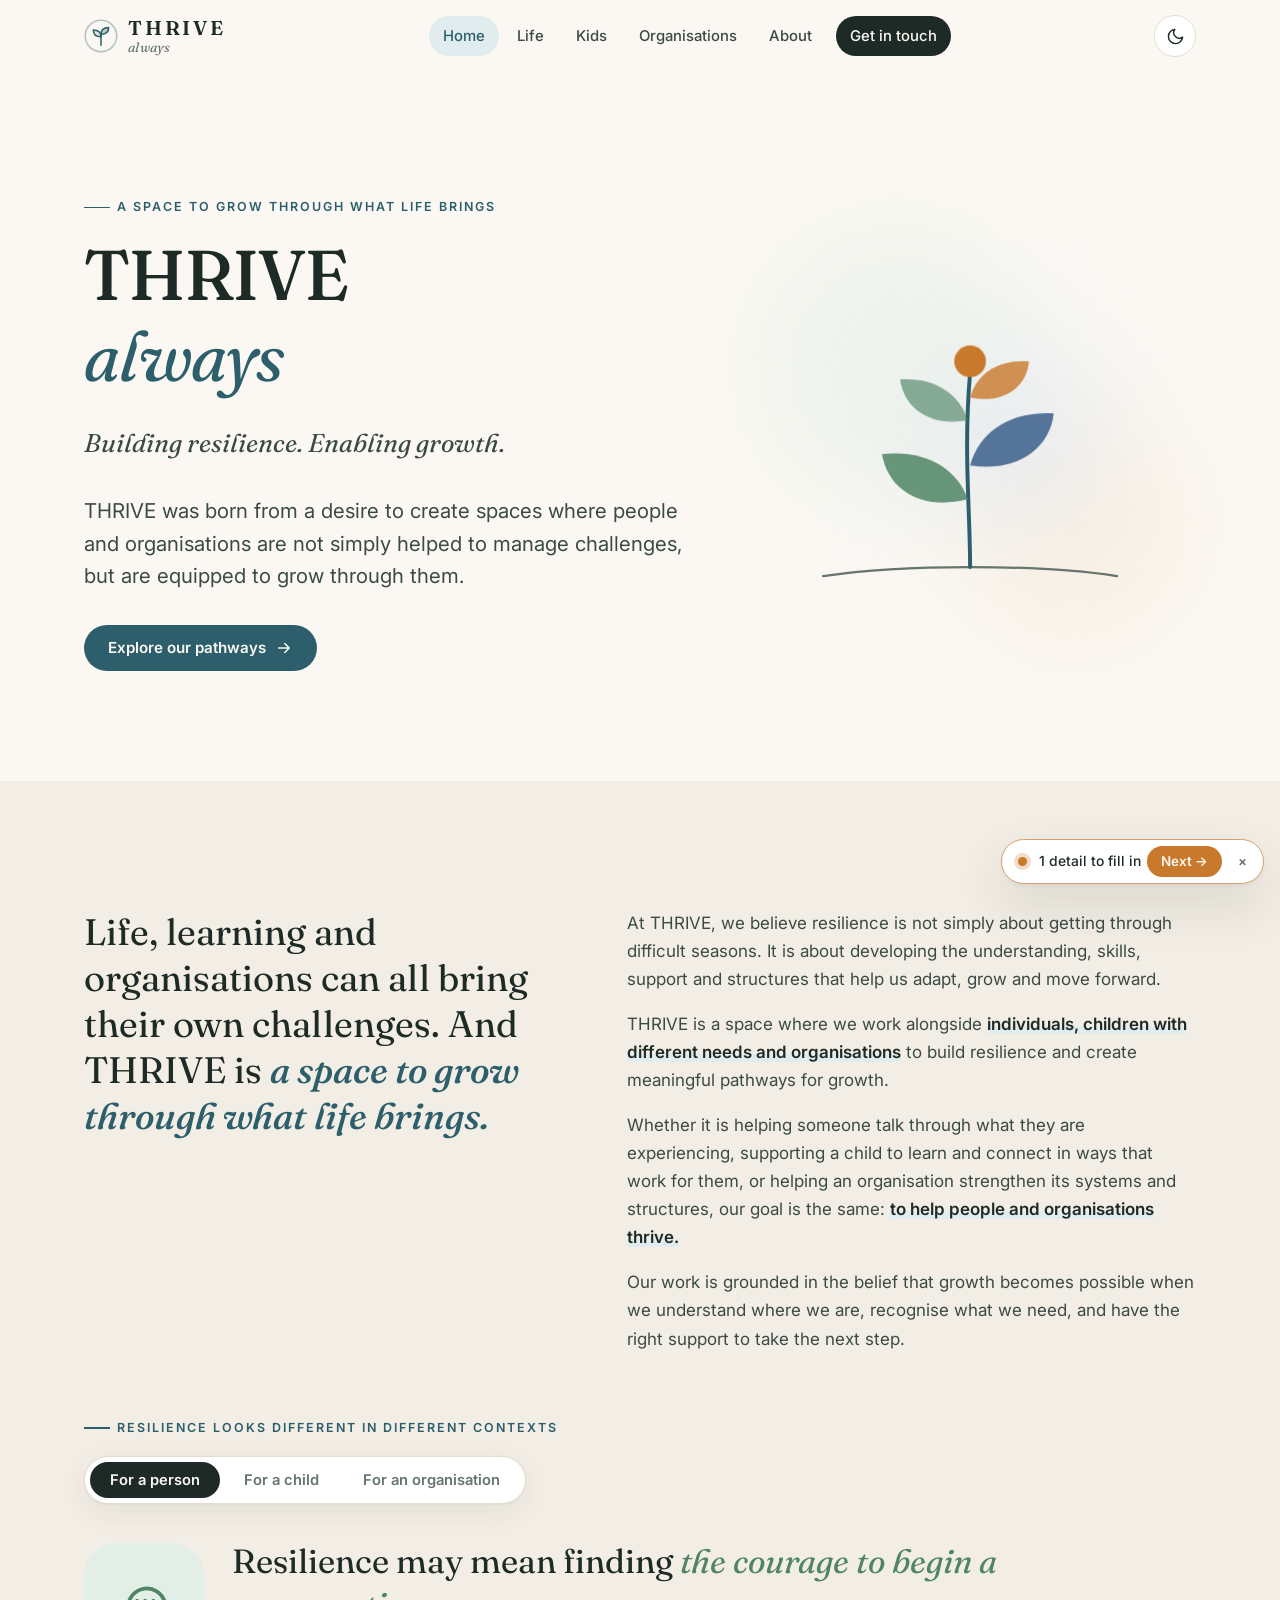
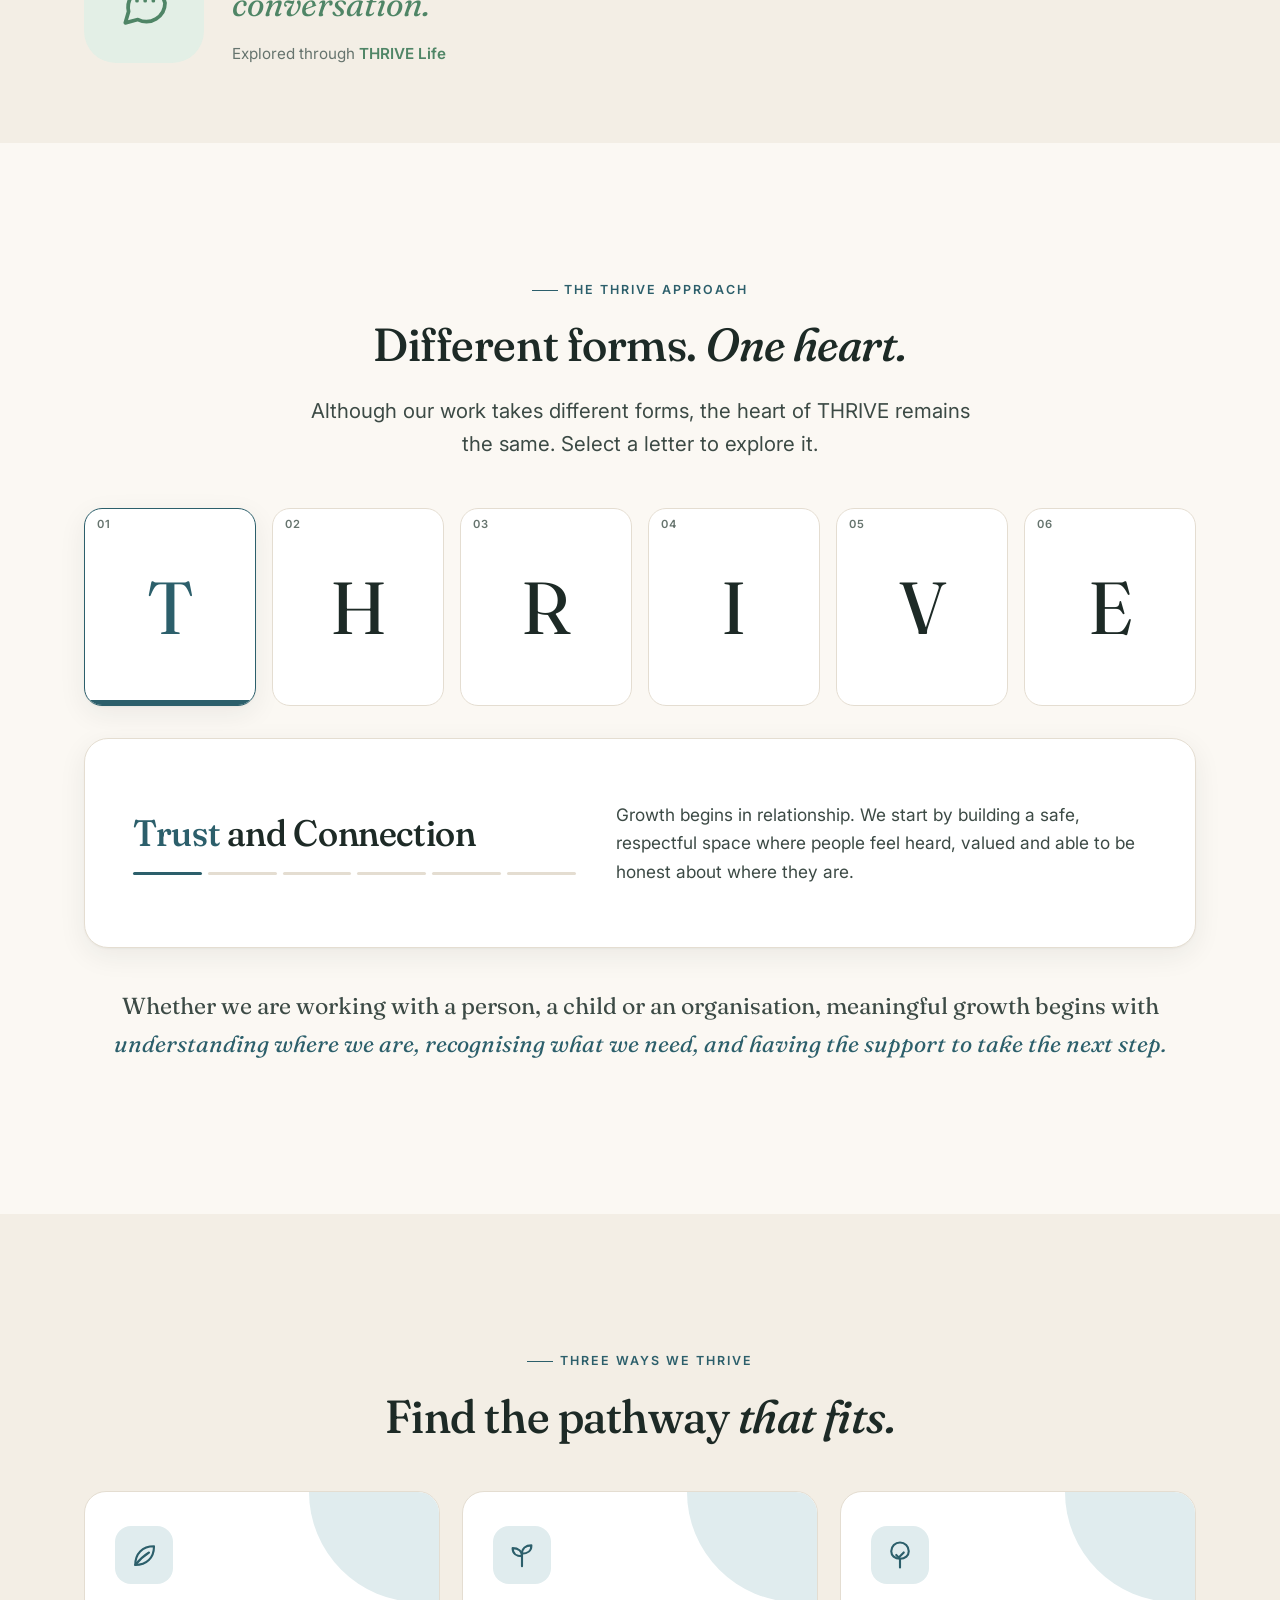
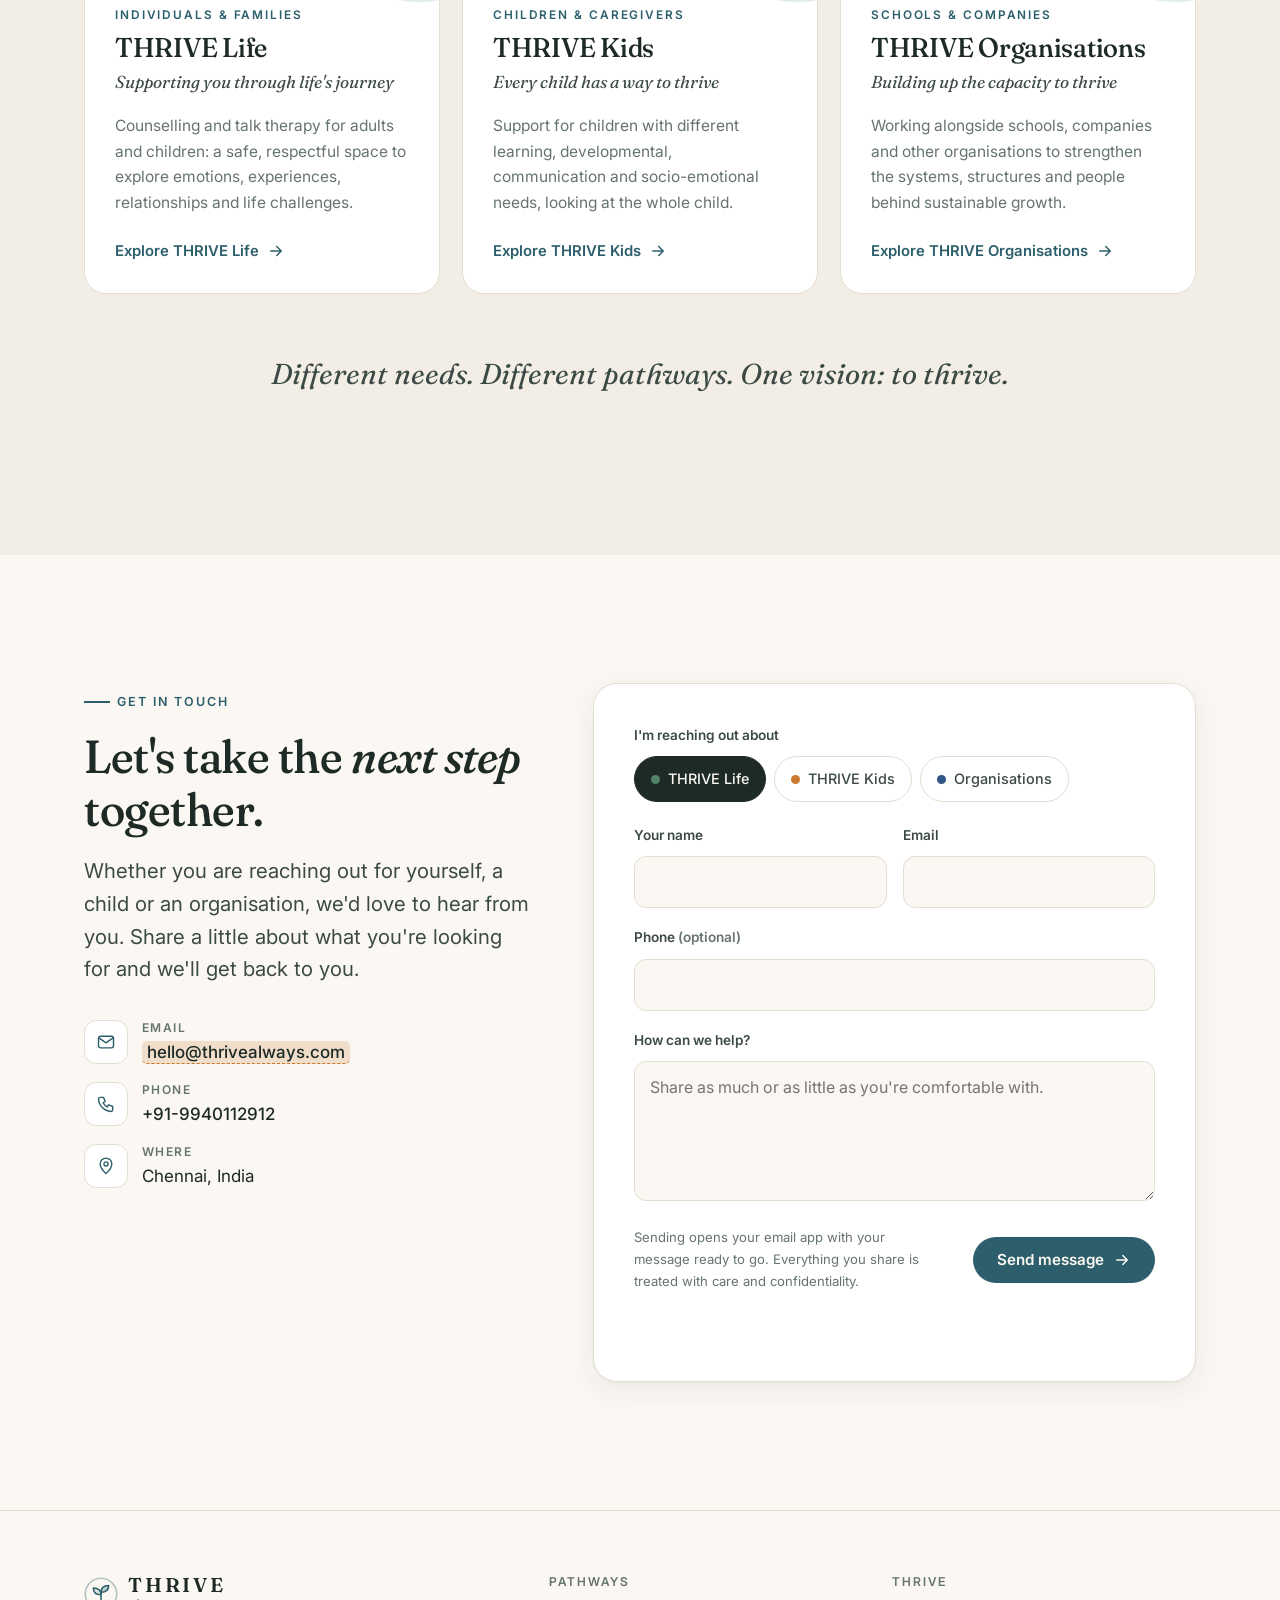
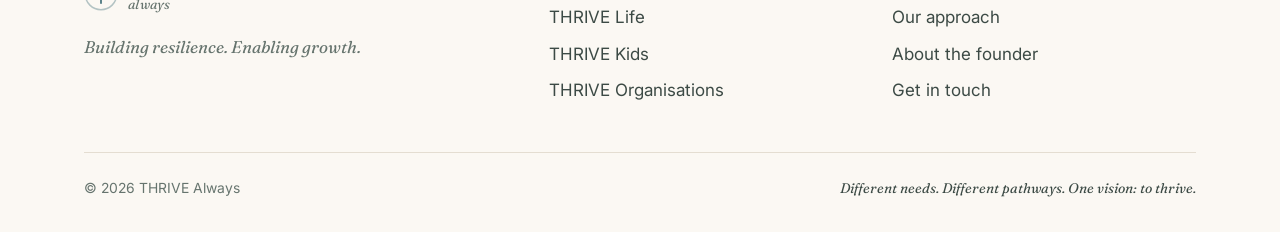
==== commit e72be263: "Highlight placeholders still to fill in Mark missing details with an amber highlight and add a float" ====
--- a/index.html
+++ b/index.html
@@ -192,7 +192,7 @@
           <ul class="contact__list">
             <li>
               <span class="ic"><svg viewBox="0 0 24 24" fill="none" stroke="currentColor" stroke-width="1.7" stroke-linecap="round" stroke-linejoin="round" aria-hidden="true"><rect x="3" y="5" width="18" height="14" rx="2.5"/><path d="M3.5 7l8.5 6 8.5-6"/></svg></span>
-              <span><small>Email</small><a href="mailto:hello@thrivealways.com">hello@thrivealways.com</a></span>
+              <span><small>Email</small><!-- TO FILL: replace this email here, in the mailto link, and in the form's data-email below --><a href="mailto:hello@thrivealways.com"><mark class="todo" title="Placeholder: confirm the real email address">hello@thrivealways.com</mark></a></span>
             </li>
             <li>
               <span class="ic"><svg viewBox="0 0 24 24" fill="none" stroke="currentColor" stroke-width="1.7" stroke-linecap="round" stroke-linejoin="round" aria-hidden="true"><path d="M5 4h4l2 5-2.5 1.5a11 11 0 0 0 5 5L15 13l5 2v4a2 2 0 0 1-2 2A16 16 0 0 1 3 6a2 2 0 0 1 2-2"/></svg></span>
--- a/assets/css/styles.css
+++ b/assets/css/styles.css
@@ -633,3 +633,35 @@
 
 .contexts > .eyebrow { display: flex; }
 #about-thrive { padding-bottom: clamp(48px, 6vw, 80px); }
+
+/* ---------- Review markers for details still to fill in ----------
+   Wrap any placeholder in <mark class="todo">…</mark>. Remove the tags once filled. */
+mark.todo {
+  color: inherit;
+  background: color-mix(in srgb, var(--kids) 20%, transparent);
+  border-bottom: 1.5px dashed var(--kids);
+  border-radius: 5px;
+  padding: .05em .3em;
+  -webkit-box-decoration-break: clone; box-decoration-break: clone;
+  transition: outline-color .3s, background-color .3s;
+  outline: 2px solid transparent; outline-offset: 3px;
+}
+mark.todo.is-current { outline-color: var(--kids); background: color-mix(in srgb, var(--kids) 32%, transparent); }
+.todo-bar {
+  position: fixed; right: 16px; bottom: 16px; z-index: 70;
+  display: flex; align-items: center; gap: 6px;
+  padding: 6px 6px 6px 16px; border-radius: 999px;
+  background: var(--surface); color: var(--ink);
+  border: 1px solid color-mix(in srgb, var(--kids) 60%, var(--line));
+  box-shadow: var(--shadow-lg);
+  font-size: .87rem; font-weight: 500;
+  animation: fadeSwap .5s var(--ease) both;
+}
+.todo-bar__dot { width: 9px; height: 9px; border-radius: 50%; background: var(--kids); box-shadow: 0 0 0 4px color-mix(in srgb, var(--kids) 25%, transparent); margin-right: 6px; }
+.todo-bar button {
+  border: 0; cursor: pointer; border-radius: 999px; font: 600 .84rem/1 var(--font-body);
+  padding: 9px 14px; background: var(--kids); color: var(--bg);
+}
+.todo-bar button.todo-bar__close { background: transparent; color: var(--muted); padding: 9px 10px; }
+.todo-bar button.todo-bar__close:hover { color: var(--ink); }
+@media print { mark.todo { background: none; border: 0; } .todo-bar { display: none; } }
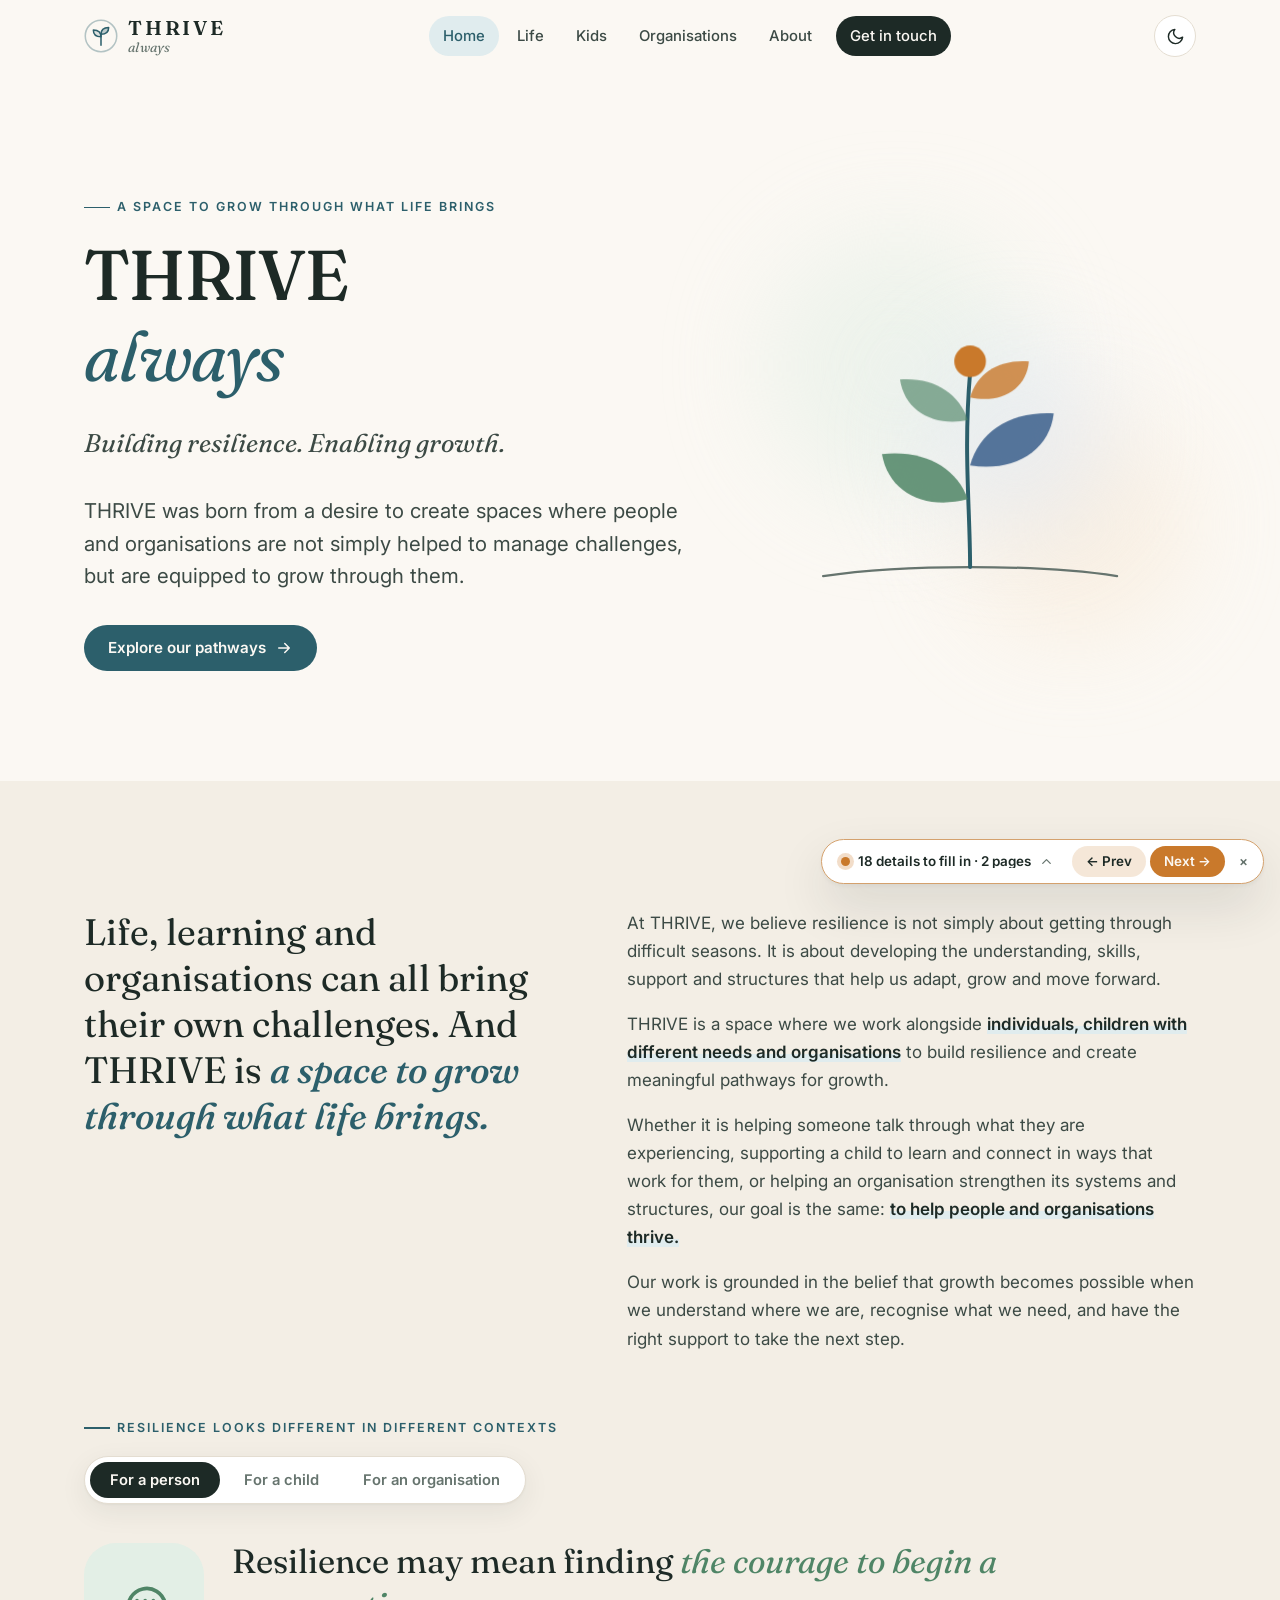
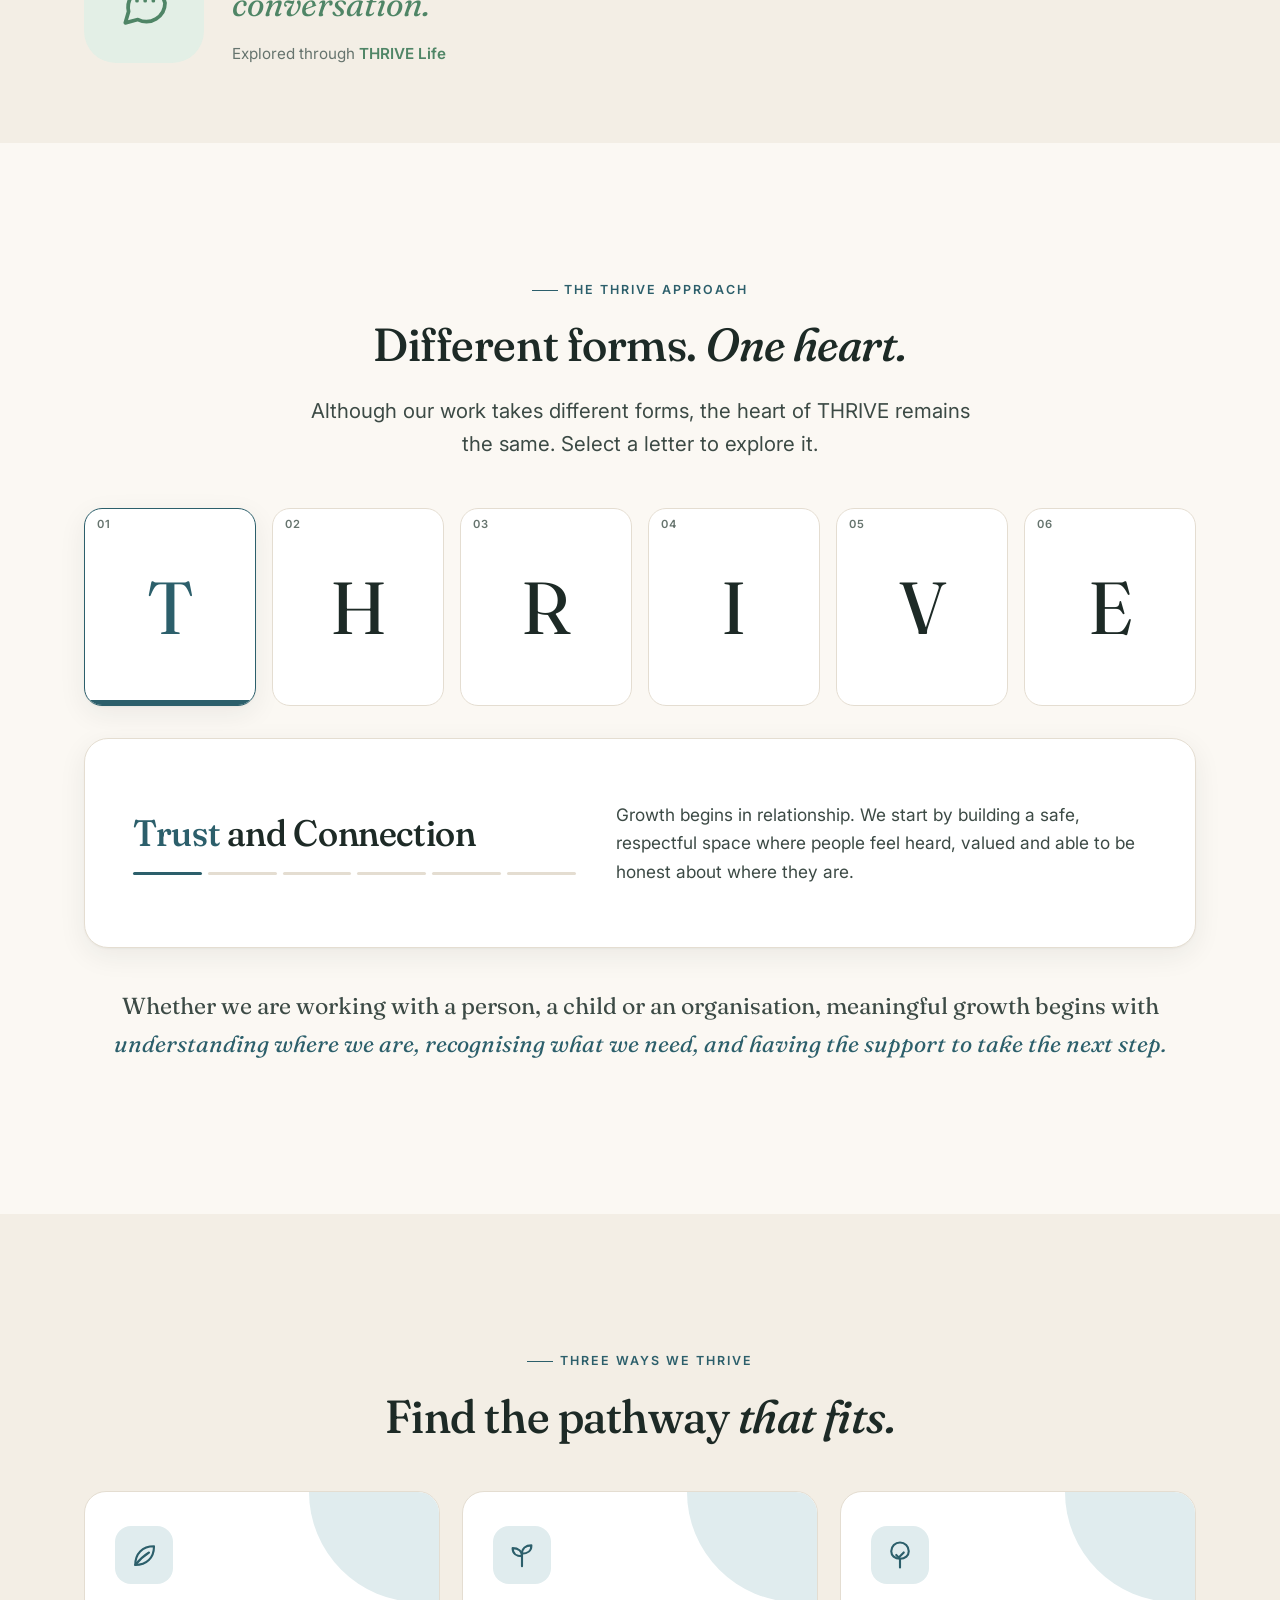
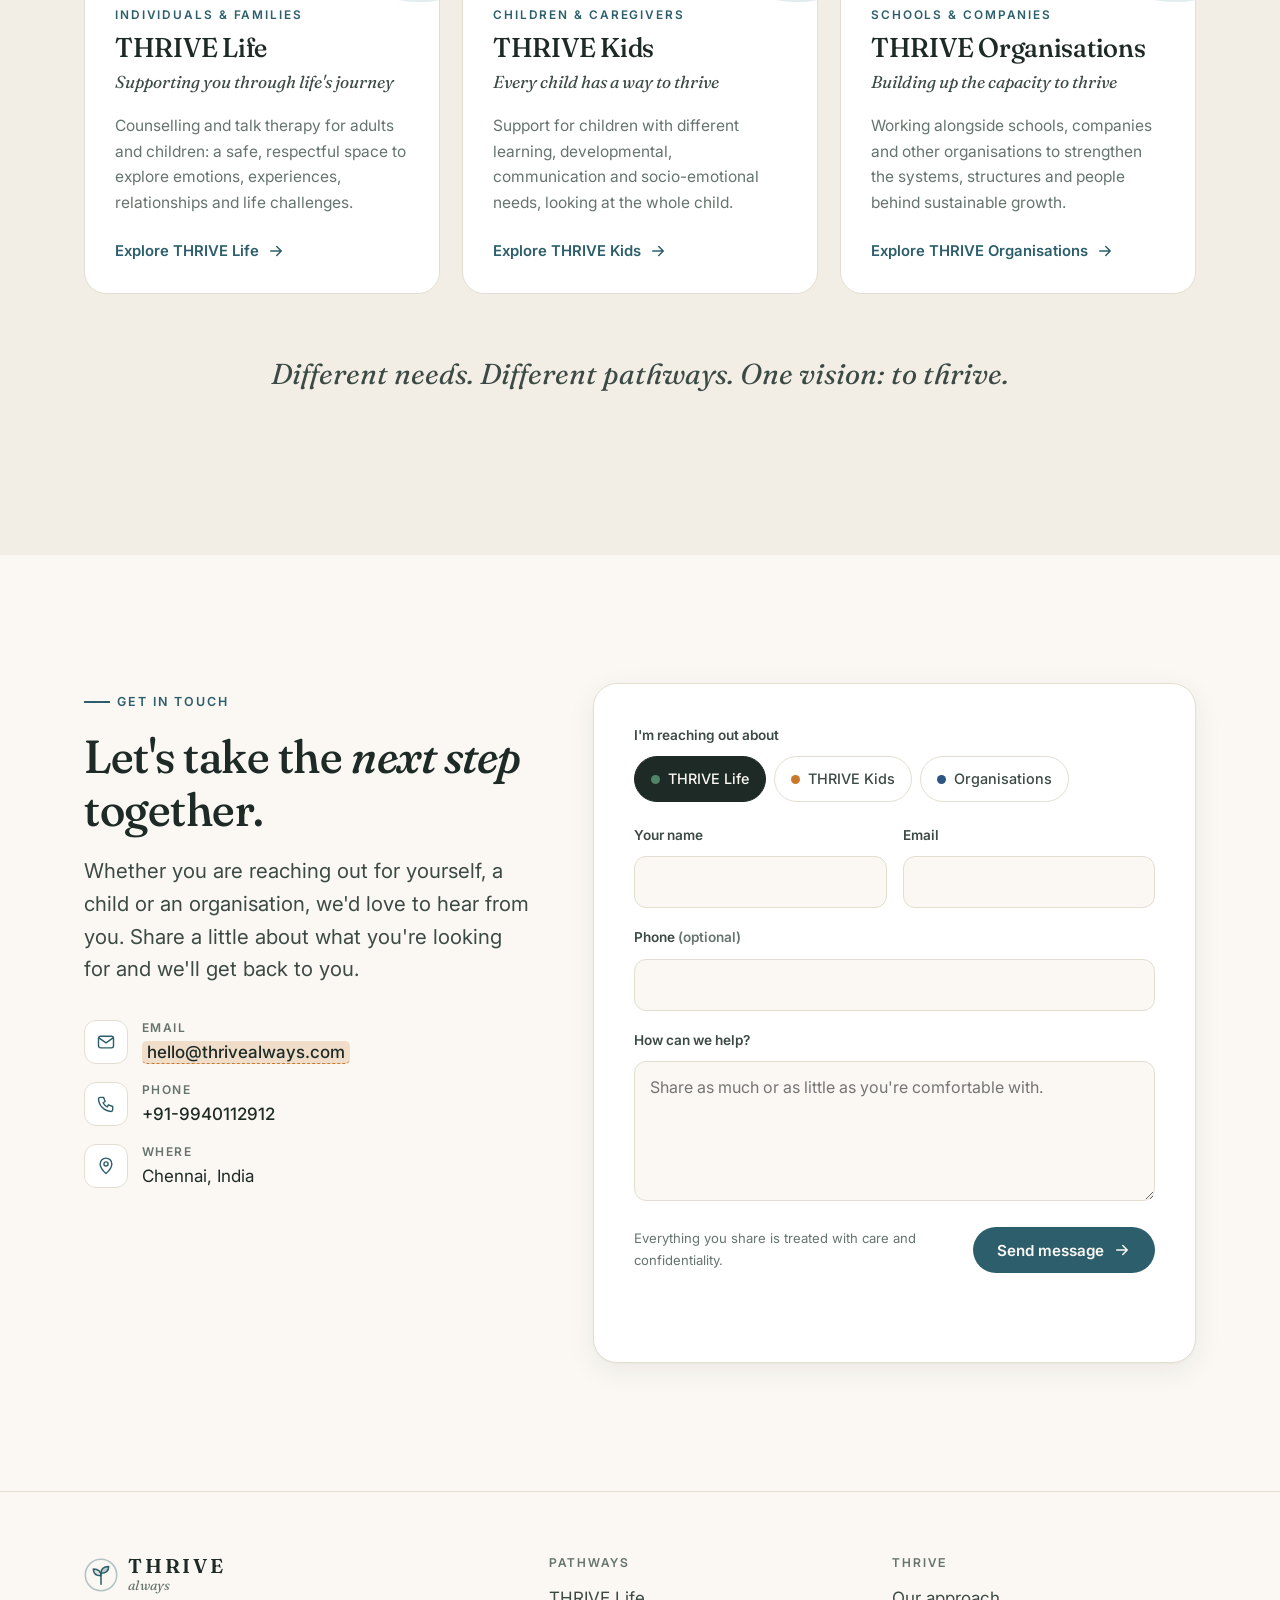
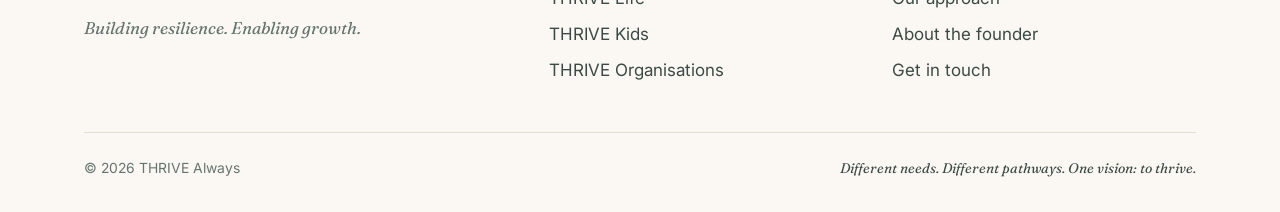
==== commit 93ecd9ef: "Send contact form to Google Form; refine phone layout Contact form posts to the THRIVE Always Google" ====
--- a/index.html
+++ b/index.html
@@ -205,8 +205,13 @@
           </ul>
         </div>
 
-        <!-- EDIT: set data-email to the address that should receive enquiries -->
-        <form class="form reveal reveal-d1" data-contact-form data-email="hello@thrivealways.com" novalidate>
+        <!-- Submissions go to the Google Form "People who have gotten in touch through THRIVE Always".
+             data-gform = the form's formResponse URL. Each field's data-entry = its Google Form entry ID.
+             data-email = fallback address shown only if sending fails. -->
+        <form class="form reveal reveal-d1" data-contact-form
+              data-gform="https://docs.google.com/forms/d/e/1FAIpQLScshcV4W0AmIRy5SJ715VLoIZzCORh9TL6VQE3OFLzrr0DCdw/formResponse"
+              data-entry-about="entry.185274157"
+              data-email="hello@thrivealways.com" novalidate>
           <fieldset>
             <legend>I'm reaching out about</legend>
             <div class="chips">
@@ -216,18 +221,24 @@
             </div>
           </fieldset>
           <div class="field-row">
-            <div class="field"><label class="lbl" for="f-name">Your name</label><input id="f-name" name="name" type="text" autocomplete="name" required></div>
-            <div class="field"><label class="lbl" for="f-email">Email</label><input id="f-email" name="email" type="email" autocomplete="email" required></div>
-          </div>
-          <div class="field"><label class="lbl" for="f-phone">Phone <span class="muted">(optional)</span></label><input id="f-phone" name="phone" type="tel" autocomplete="tel"></div>
-          <div class="field"><label class="lbl" for="f-msg">How can we help?</label><textarea id="f-msg" name="message" required placeholder="Share as much or as little as you're comfortable with."></textarea></div>
+            <div class="field"><label class="lbl" for="f-name">Your name</label><input id="f-name" name="name" data-entry="entry.408079800" type="text" autocomplete="name" required></div>
+            <div class="field"><label class="lbl" for="f-email">Email</label><input id="f-email" name="email" data-entry="entry.2143166895" type="email" autocomplete="email" required></div>
+          </div>
+          <div class="field"><label class="lbl" for="f-phone">Phone <span class="muted">(optional)</span></label><input id="f-phone" name="phone" data-entry="entry.1077784121" type="tel" autocomplete="tel"></div>
+          <div class="field"><label class="lbl" for="f-msg">How can we help?</label><textarea id="f-msg" name="message" data-entry="entry.2073707355" required placeholder="Share as much or as little as you're comfortable with."></textarea></div>
           <div class="form__foot">
-            <p class="form__note">Sending opens your email app with your message ready to go. Everything you share is treated with care and confidentiality.</p>
+            <p class="form__note">Everything you share is treated with care and confidentiality.</p>
             <button class="btn btn--primary" type="submit">Send message
               <svg viewBox="0 0 24 24" fill="none" stroke="currentColor" stroke-width="2" stroke-linecap="round" stroke-linejoin="round" aria-hidden="true"><path d="M5 12h14M13 6l6 6-6 6"/></svg>
             </button>
           </div>
           <p class="form__status" role="status"></p>
+          <div class="form__done" hidden tabindex="-1">
+            <span class="form__done-icon" aria-hidden="true"><svg viewBox="0 0 24 24" fill="none" stroke="currentColor" stroke-width="2" stroke-linecap="round" stroke-linejoin="round"><path d="M5 12.5l4.5 4.5L19 7.5"/></svg></span>
+            <h3>Thank you for reaching out.</h3>
+            <p>Your message has been sent. We'll be in touch soon.</p>
+            <button class="btn btn--ghost" type="button" data-form-reset>Send another message</button>
+          </div>
         </form>
       </div>
     </section>
--- a/assets/css/styles.css
+++ b/assets/css/styles.css
@@ -649,19 +649,64 @@
 mark.todo.is-current { outline-color: var(--kids); background: color-mix(in srgb, var(--kids) 32%, transparent); }
 .todo-bar {
   position: fixed; right: 16px; bottom: 16px; z-index: 70;
-  display: flex; align-items: center; gap: 6px;
-  padding: 6px 6px 6px 16px; border-radius: 999px;
+  display: flex; align-items: center; gap: 4px;
+  padding: 5px; border-radius: 999px;
   background: var(--surface); color: var(--ink);
   border: 1px solid color-mix(in srgb, var(--kids) 60%, var(--line));
   box-shadow: var(--shadow-lg);
-  font-size: .87rem; font-weight: 500;
+  max-width: calc(100vw - 32px);
   animation: fadeSwap .5s var(--ease) both;
 }
-.todo-bar__dot { width: 9px; height: 9px; border-radius: 50%; background: var(--kids); box-shadow: 0 0 0 4px color-mix(in srgb, var(--kids) 25%, transparent); margin-right: 6px; }
-.todo-bar button {
-  border: 0; cursor: pointer; border-radius: 999px; font: 600 .84rem/1 var(--font-body);
-  padding: 9px 14px; background: var(--kids); color: var(--bg);
-}
-.todo-bar button.todo-bar__close { background: transparent; color: var(--muted); padding: 9px 10px; }
-.todo-bar button.todo-bar__close:hover { color: var(--ink); }
-@media print { mark.todo { background: none; border: 0; } .todo-bar { display: none; } }
+.todo-bar button { border: 0; cursor: pointer; border-radius: 999px; font: 600 .84rem/1 var(--font-body); padding: 9px 14px; }
+.todo-bar__toggle { display: inline-flex; align-items: center; gap: 8px; background: transparent; color: var(--ink); min-width: 0; }
+.todo-bar__toggle:hover { background: var(--bg-alt); }
+.todo-bar__label { white-space: nowrap; overflow: hidden; text-overflow: ellipsis; }
+.todo-bar__toggle svg { width: 15px; height: 15px; color: var(--muted); transition: transform .3s var(--ease); flex-shrink: 0; }
+.todo-bar.is-open .todo-bar__toggle svg { transform: rotate(180deg); }
+.todo-bar__dot { width: 9px; height: 9px; border-radius: 50%; background: var(--kids); box-shadow: 0 0 0 4px color-mix(in srgb, var(--kids) 25%, transparent); flex-shrink: 0; }
+.todo-bar .todo-bar__next { background: var(--kids); color: var(--bg); white-space: nowrap; }
+.todo-bar .todo-bar__prev { background: color-mix(in srgb, var(--kids) 18%, transparent); color: var(--ink); white-space: nowrap; }
+.todo-bar .todo-bar__prev:hover { background: color-mix(in srgb, var(--kids) 30%, transparent); }
+@media (max-width: 520px) { .todo-bar__label { max-width: 34vw; } }
+.todo-bar .todo-bar__close { background: transparent; color: var(--muted); padding: 9px 10px; }
+.todo-bar .todo-bar__close:hover { color: var(--ink); }
+.todo-panel {
+  position: fixed; right: 16px; bottom: 72px; z-index: 70;
+  width: min(360px, calc(100vw - 32px)); max-height: min(60vh, 520px); overflow-y: auto;
+  background: var(--surface); color: var(--ink);
+  border: 1px solid color-mix(in srgb, var(--kids) 60%, var(--line));
+  border-radius: 18px; box-shadow: var(--shadow-lg);
+  padding: 18px 18px 8px;
+  animation: fadeSwap .35s var(--ease) both;
+}
+.todo-panel[hidden] { display: none; }
+.todo-panel__title { font: 600 .74rem/1 var(--font-body); letter-spacing: .14em; text-transform: uppercase; color: var(--kids); margin: 0 0 14px; }
+.todo-panel__group { margin-bottom: 14px; }
+.todo-panel__page { display: flex; justify-content: space-between; align-items: center; margin: 0 0 6px; font-family: var(--font-display); font-size: 1.05rem; }
+.todo-panel__page a { text-decoration: none; }
+.todo-panel__page a:hover { color: var(--kids); }
+.todo-panel__page span { font: 600 .75rem/1 var(--font-body); background: color-mix(in srgb, var(--kids) 20%, transparent); padding: 4px 9px; border-radius: 999px; }
+.todo-panel ol { margin: 0; padding: 0 0 0 1.4em; font-size: .86rem; color: var(--muted); }
+.todo-panel li { padding: 3px 0; }
+.todo-panel li a { text-decoration: none; color: var(--ink-soft); }
+.todo-panel li a:hover { color: var(--kids); text-decoration: underline; }
+.todo-panel__note { font-size: .8rem; color: var(--muted); border-top: 1px solid var(--line); padding-top: 10px; margin: 6px 0 10px; }
+@media print { mark.todo { background: none; border: 0; } .todo-bar, .todo-panel { display: none; } }
+
+/* ---------- Phone refinements ---------- */
+@media (max-width: 520px) {
+  .segmented { display: flex; width: 100%; }
+  .segmented button { flex: 1 1 auto; padding: 11px 10px; font-size: .84rem; }
+  .hero__art { max-width: 220px; }
+  .hero { padding-top: 32px; }
+}
+
+/* ---------- Contact form: sent state ---------- */
+.form__done { text-align: center; padding: 28px 8px 18px; outline: none; }
+.form__done[hidden] { display: none; }
+.form__done-icon { width: 64px; height: 64px; margin: 0 auto 18px; border-radius: 50%; display: grid; place-items: center; background: var(--accent-soft); color: var(--accent); animation: grow .6s var(--ease) both; transform: scale(0); }
+.form__done-icon svg { width: 30px; height: 30px; }
+.form__done h3 { font-size: 1.6rem; }
+.form__done p { color: var(--muted); margin-bottom: 1.6rem; }
+.form button[disabled] { opacity: .65; cursor: progress; }
+.form__status a { color: inherit; font-weight: 600; }
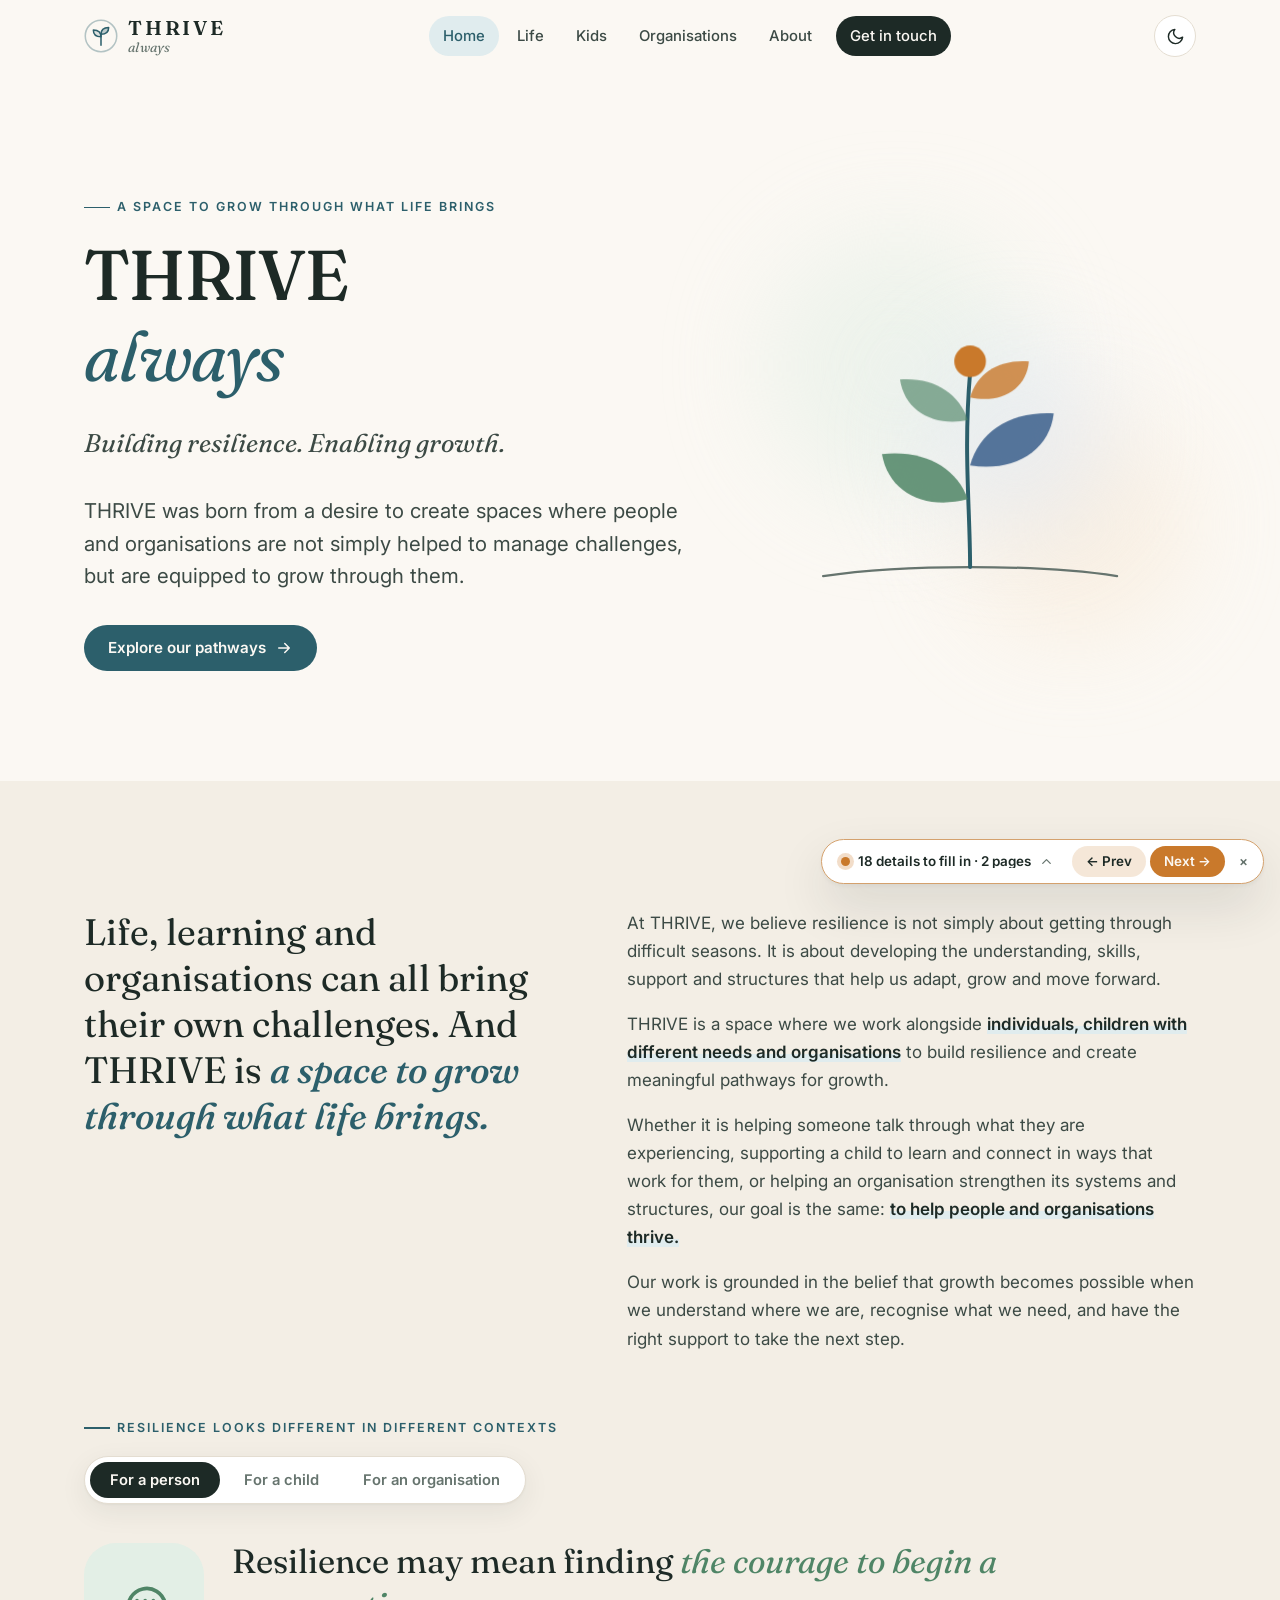
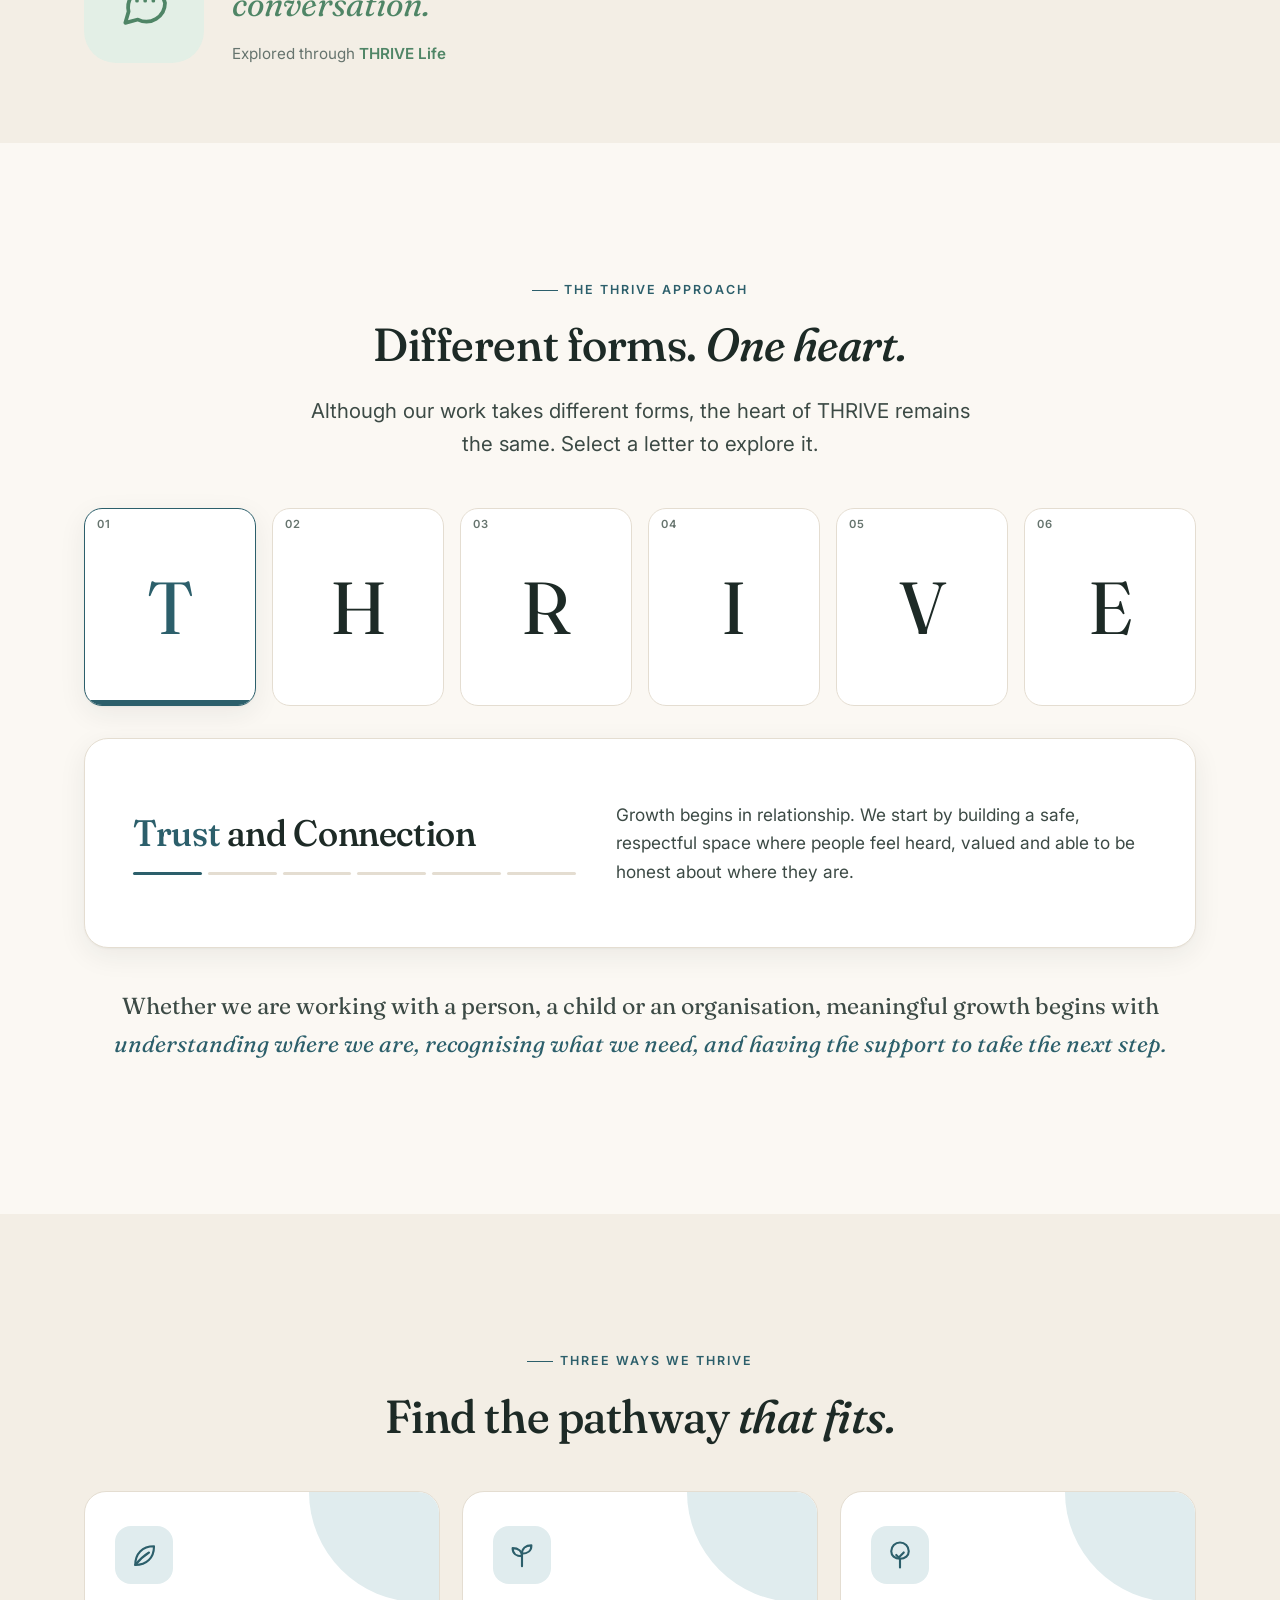
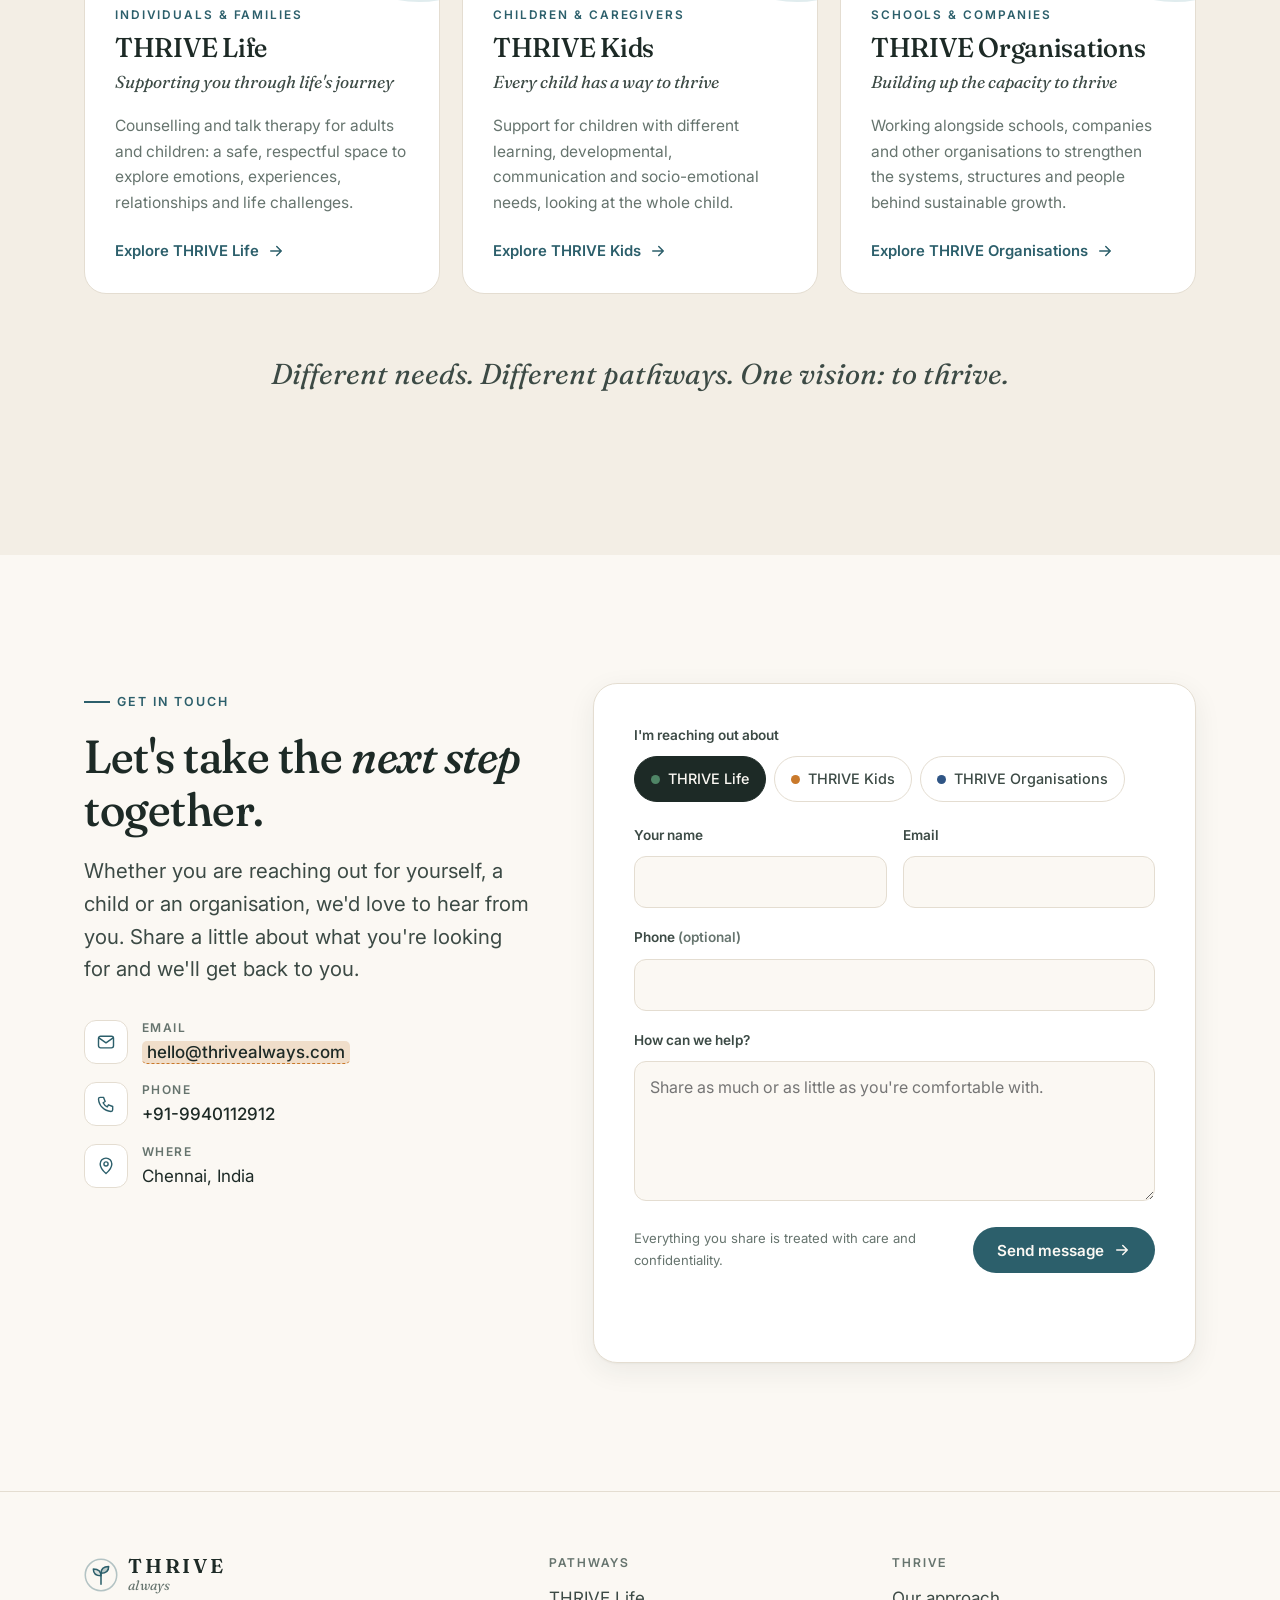
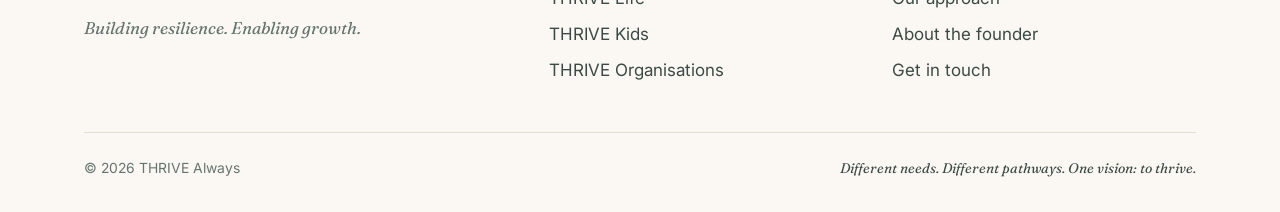
==== commit 48822067: "Show full THRIVE Organisations label in contact form Co-Authored-By: Claude Opus 5.5 <noreply@anthro" ====
--- a/index.html
+++ b/index.html
@@ -217,7 +217,7 @@
             <div class="chips">
               <label class="chip" style="--dot: var(--life)"><input type="radio" name="about" value="life" data-label="THRIVE Life" checked><span><i></i>THRIVE Life</span></label>
               <label class="chip" style="--dot: var(--kids)"><input type="radio" name="about" value="kids" data-label="THRIVE Kids"><span><i></i>THRIVE Kids</span></label>
-              <label class="chip" style="--dot: var(--org)"><input type="radio" name="about" value="organisations" data-label="THRIVE Organisations"><span><i></i>Organisations</span></label>
+              <label class="chip" style="--dot: var(--org)"><input type="radio" name="about" value="organisations" data-label="THRIVE Organisations"><span><i></i>THRIVE Organisations</span></label>
             </div>
           </fieldset>
           <div class="field-row">
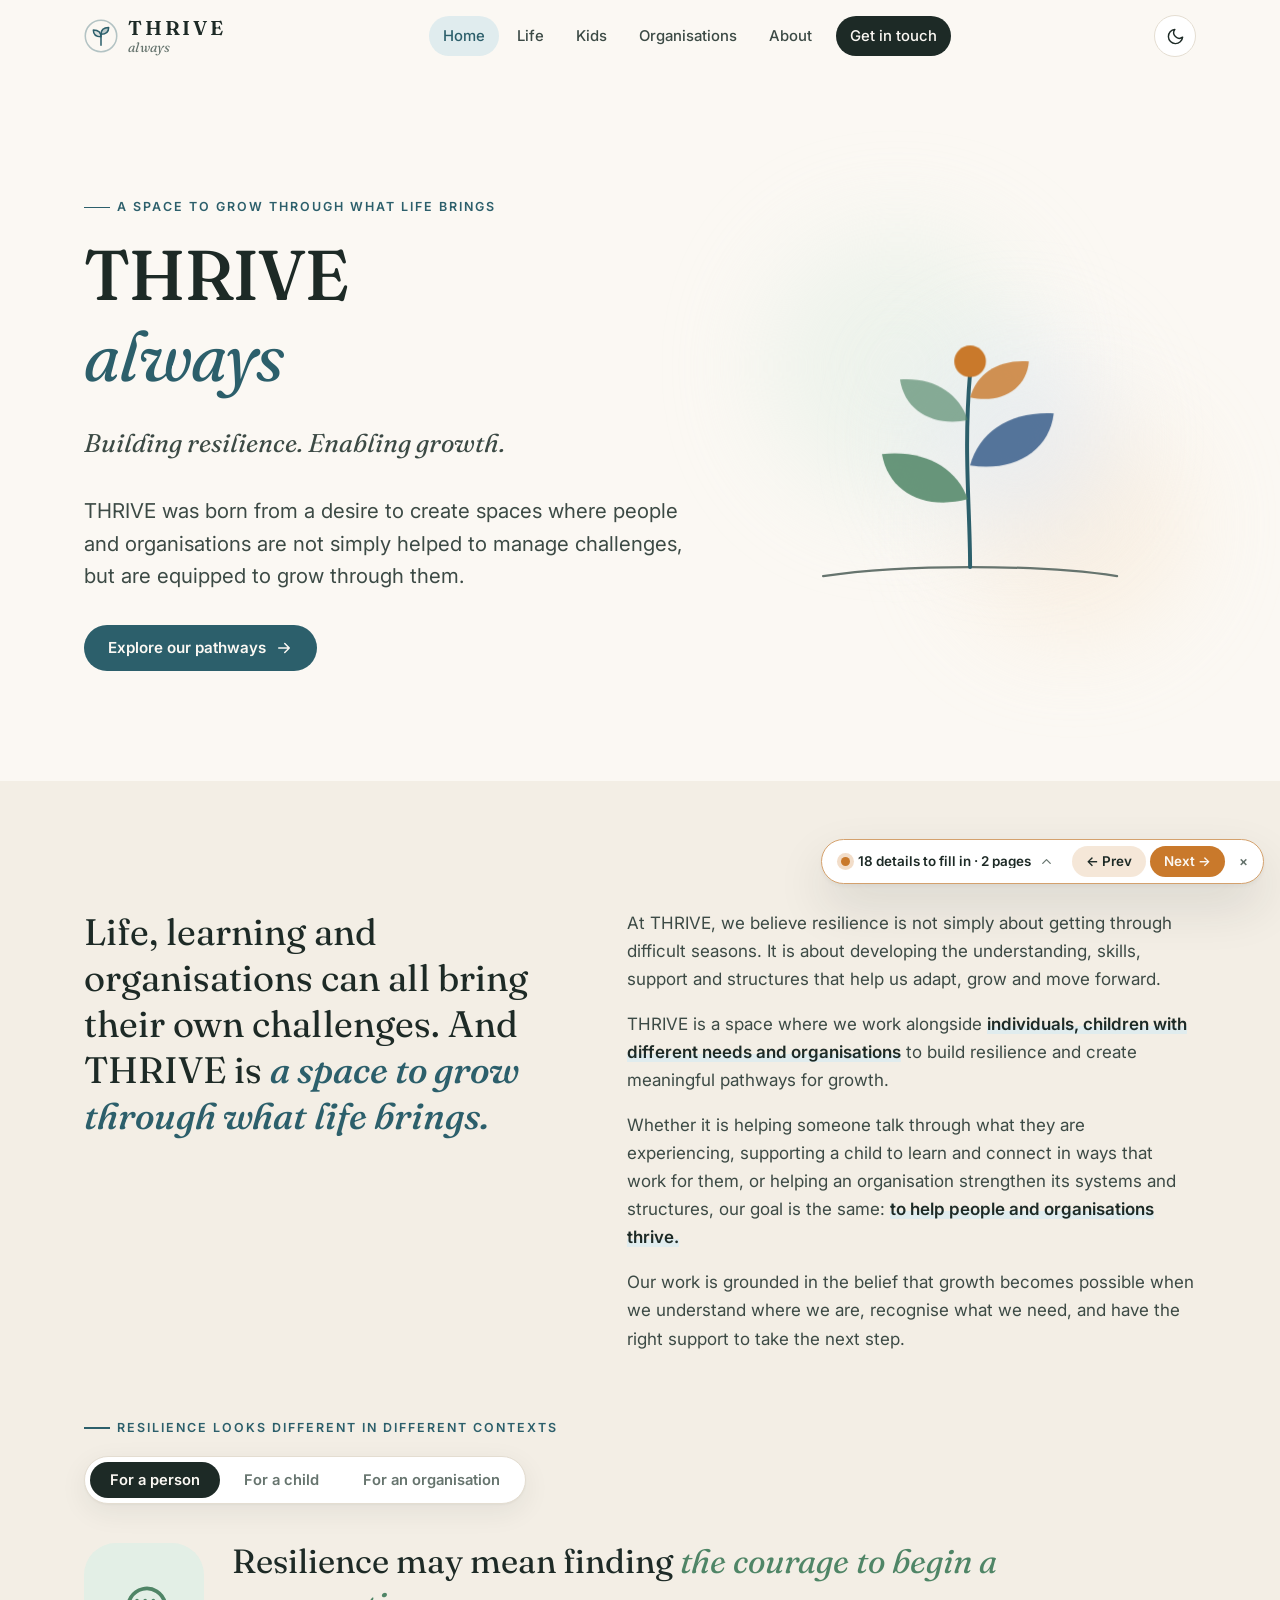
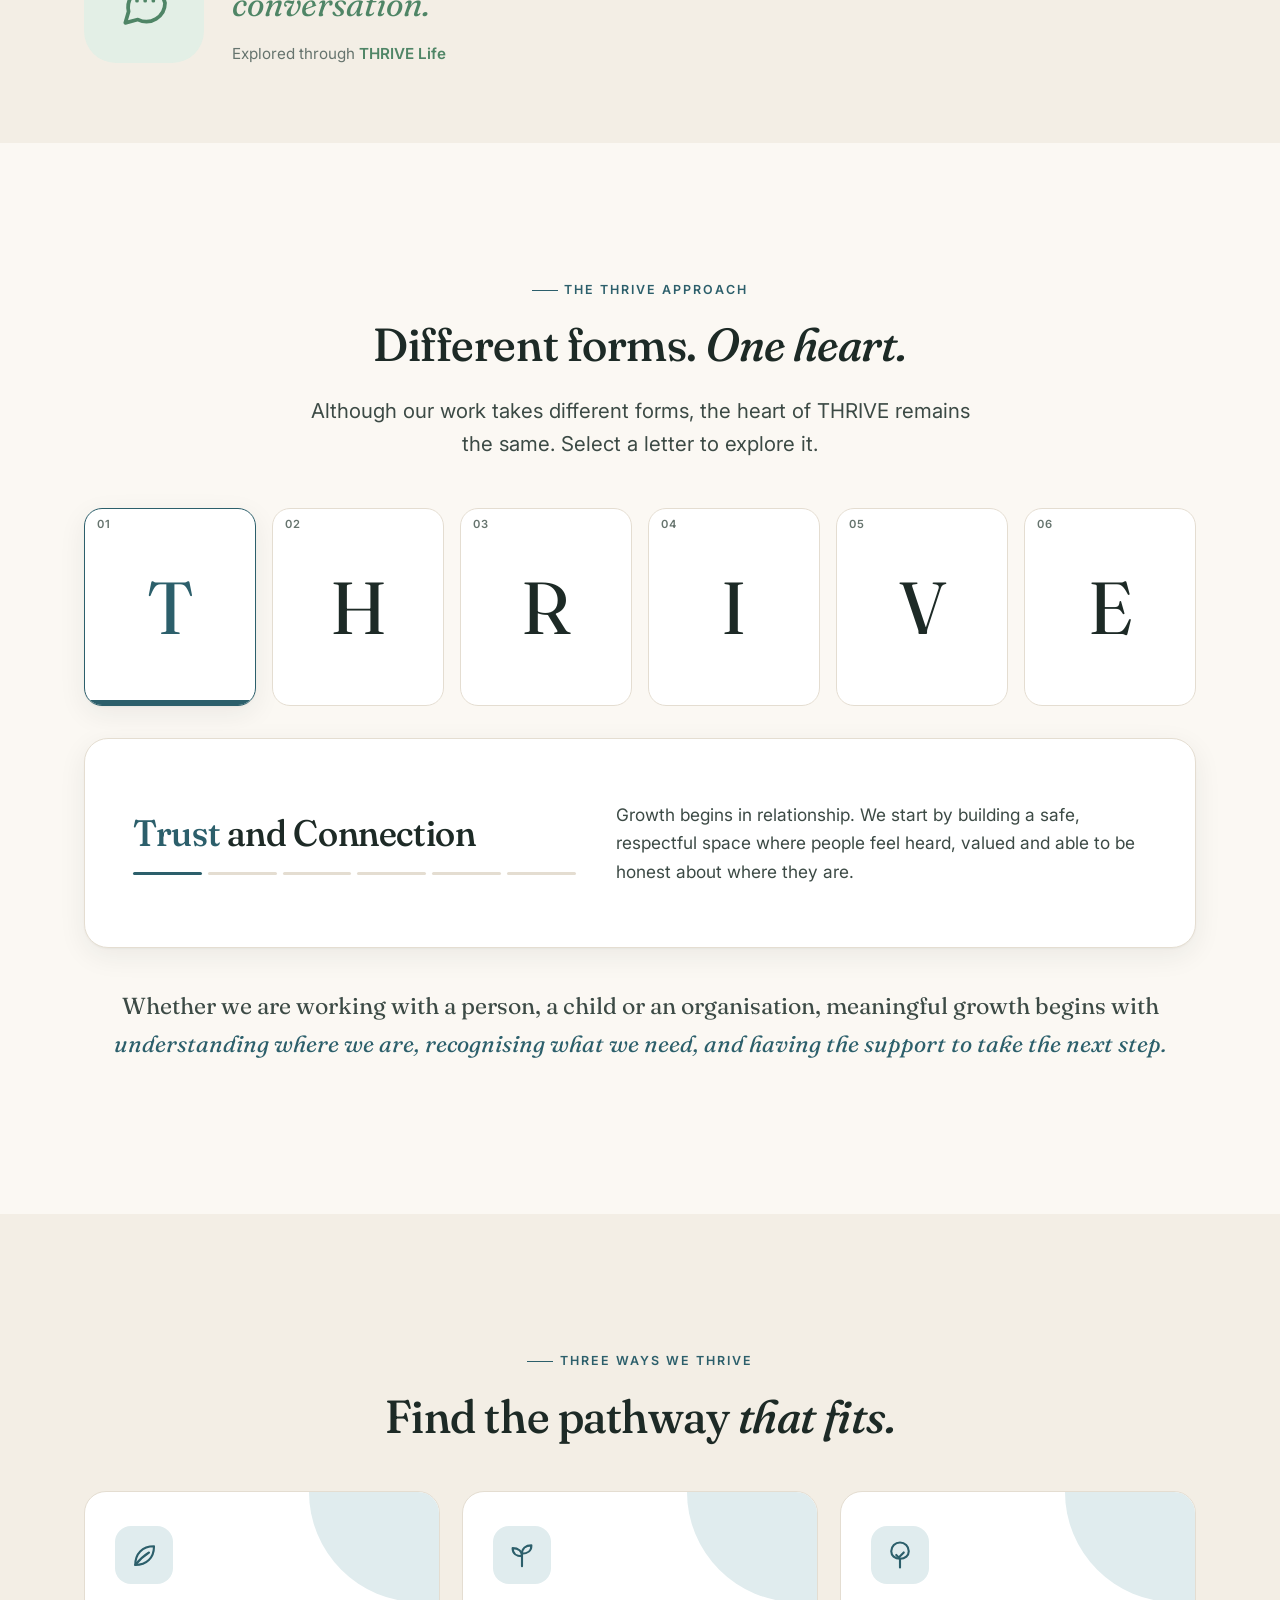
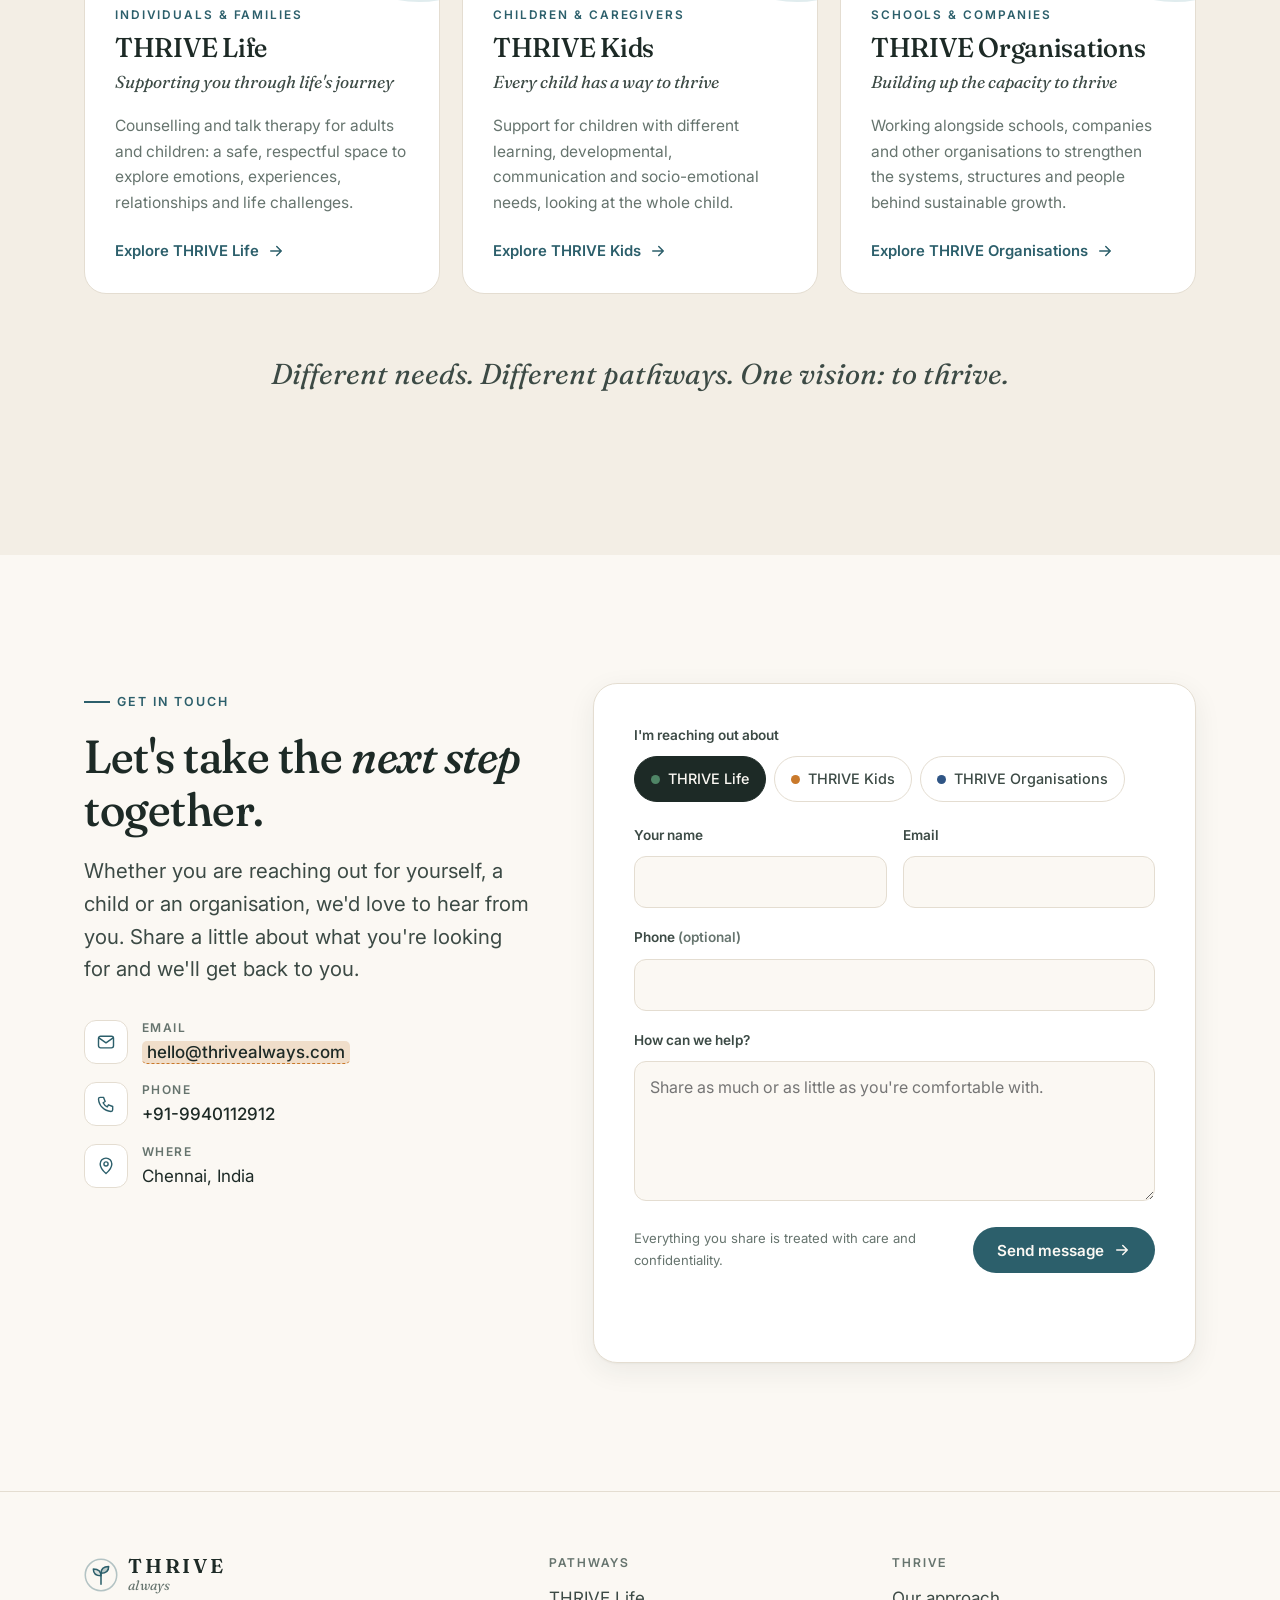
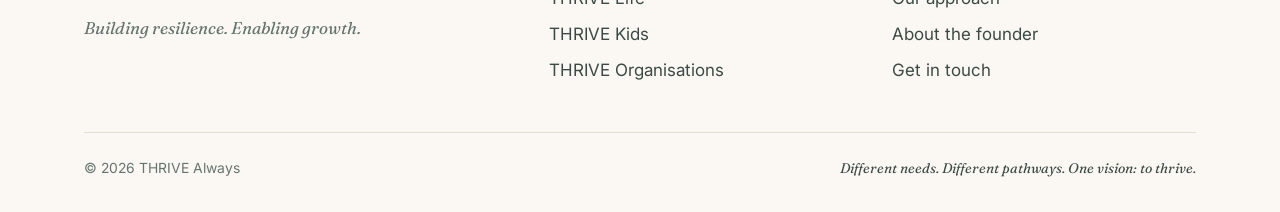
==== commit 65400e92: "Fix form sent state, auto-reset form, fit context tabs on phones - Hide every form field after sendi" ====
--- a/index.html
+++ b/index.html
@@ -92,9 +92,9 @@
       <div class="container contexts">
         <p class="eyebrow reveal">Resilience looks different in different contexts</p>
         <div class="segmented reveal" role="tablist" aria-label="Resilience in context" data-contexts>
-          <button role="tab" id="ctx-tab-0" aria-controls="ctx-0" aria-selected="true" tabindex="0">For a person</button>
-          <button role="tab" id="ctx-tab-1" aria-controls="ctx-1" aria-selected="false" tabindex="-1">For a child</button>
-          <button role="tab" id="ctx-tab-2" aria-controls="ctx-2" aria-selected="false" tabindex="-1">For an organisation</button>
+          <button role="tab" id="ctx-tab-0" aria-controls="ctx-0" aria-selected="true" tabindex="0"><span class="seg-pre">For a </span>person</button>
+          <button role="tab" id="ctx-tab-1" aria-controls="ctx-1" aria-selected="false" tabindex="-1"><span class="seg-pre">For a </span>child</button>
+          <button role="tab" id="ctx-tab-2" aria-controls="ctx-2" aria-selected="false" tabindex="-1"><span class="seg-pre">For an </span>organisation</button>
         </div>
         <div class="context-stage reveal">
           <div class="context-card c-life is-active" id="ctx-0" role="tabpanel" aria-labelledby="ctx-tab-0">
--- a/assets/css/styles.css
+++ b/assets/css/styles.css
@@ -84,6 +84,7 @@
 
 /* ---------- Base ---------- */
 *, *::before, *::after { box-sizing: border-box; }
+[hidden] { display: none !important; }
 html { scroll-behavior: smooth; -webkit-text-size-adjust: 100%; }
 body {
   margin: 0;
@@ -266,7 +267,7 @@
   display: inline-flex; padding: 5px; gap: 4px;
   background: var(--surface); border: 1px solid var(--line); border-radius: 999px;
   box-shadow: var(--shadow);
-  max-width: 100%; overflow-x: auto;
+  max-width: 100%;
 }
 .segmented button {
   border: 0; background: transparent; color: var(--muted);
@@ -696,7 +697,9 @@
 /* ---------- Phone refinements ---------- */
 @media (max-width: 520px) {
   .segmented { display: flex; width: 100%; }
-  .segmented button { flex: 1 1 auto; padding: 11px 10px; font-size: .84rem; }
+  .segmented button { flex: 1 1 auto; min-width: 0; padding: 11px 8px; font-size: .88rem; white-space: normal; line-height: 1.2; }
+  .segmented button::first-letter { text-transform: uppercase; }
+  .seg-pre { display: none; }
   .hero__art { max-width: 220px; }
   .hero { padding-top: 32px; }
 }
@@ -710,3 +713,5 @@
 .form__done p { color: var(--muted); margin-bottom: 1.6rem; }
 .form button[disabled] { opacity: .65; cursor: progress; }
 .form__status a { color: inherit; font-weight: 600; }
+
+.form.is-sent > :not(.form__done) { display: none !important; }
